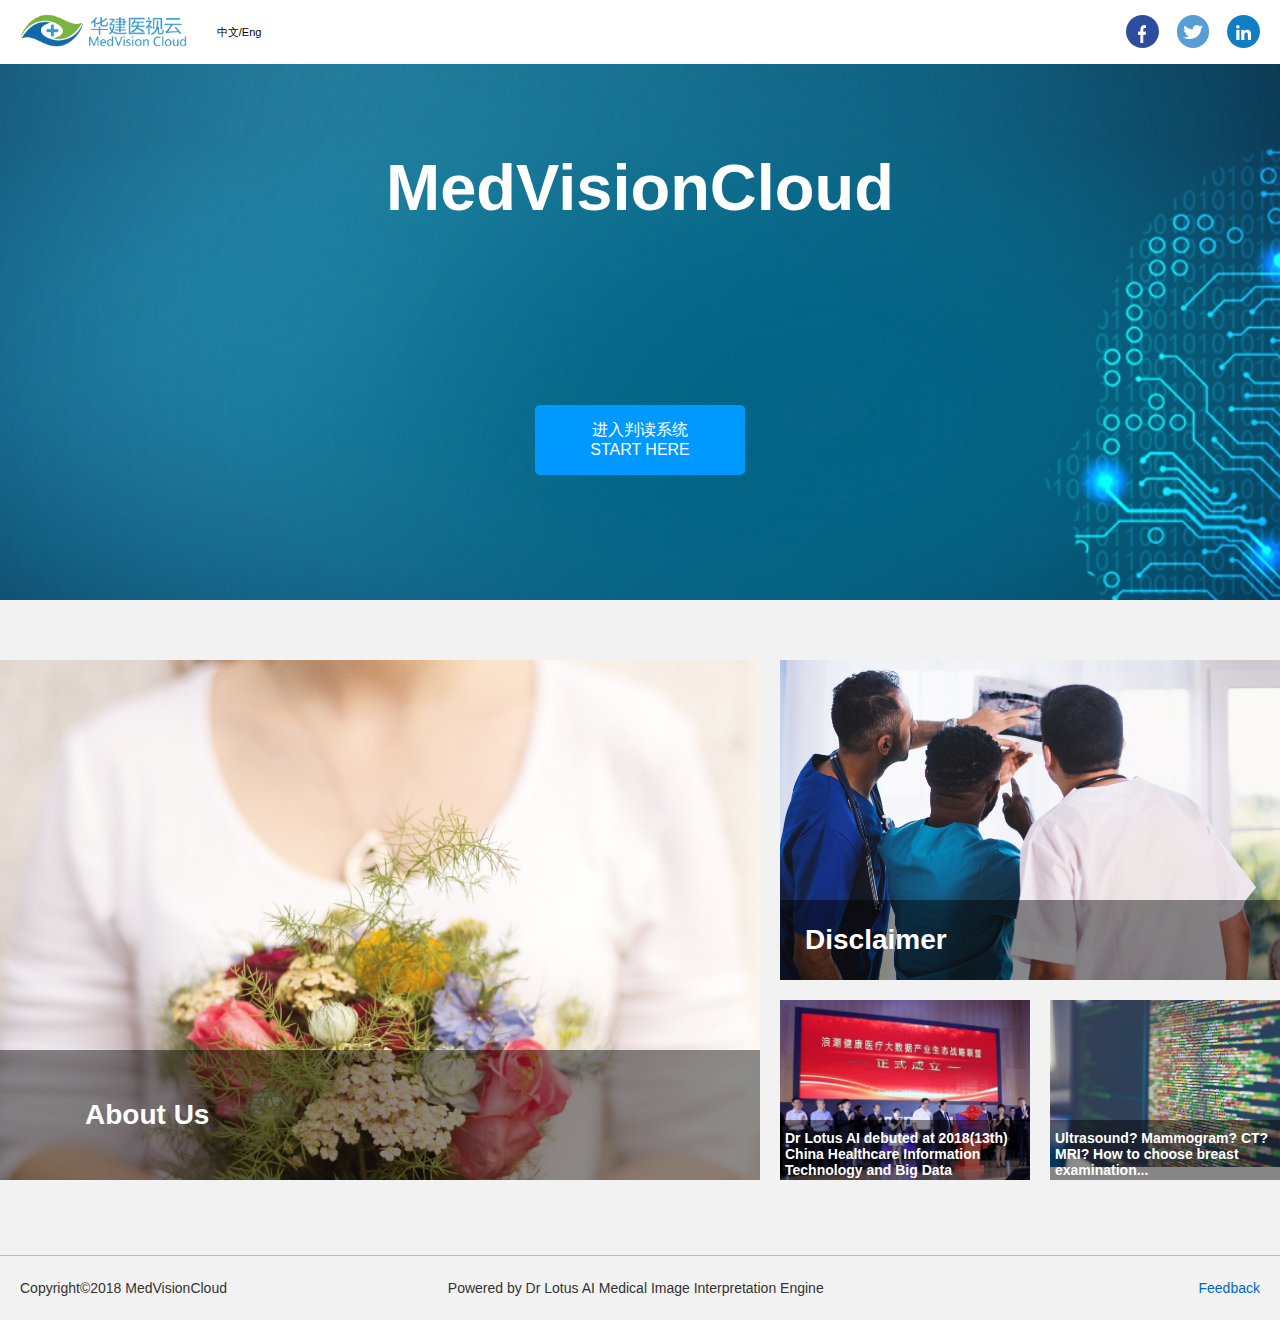
==== indexEn.html @ 8c5a2087 "完成热力图功能，完善代码" ====
<!DOCTYPE html>
<html>

<head>
    <meta charset="utf-8">
    <title>Medvision Cloud</title>
    <link rel="stylesheet" type="text/css" href="./css/contactStyle.css">
    <style type="text/css">
    * {
        margin: 0;
        padding: 0;
    }

    body {
        width:100%;
        height:100%;
        font-family: 'Arial Negreta', 'Arial';
        font-size: 14px;
        background: #f2f2f2;
    }

    .head {
        height: 64px;
        width: 100%;
        background: #FFFFFF;
        position: fixed;
        z-index: 10;
        top: 0;
    }

    .headtop {
        width: 100%;
        height: 100%;
        margin: 0 auto;
        display:flex;
        justify-content: space-between;
    }

    .med {
        display: inline-block;
        float: left;
    }

    .lang {
        float: left;
        color: #000000;
        text-decoration: none;
        margin-left: 30px;
        font-size: 11px;
        display: inline-block;
        line-height: 64px;
    }
    .lang:hover{
        text-decoration: underline;
        color: rgba(0, 102, 204, 1);
    }
    .bdsharebuttonbox {
        width: 150px;
        display:flex;
        justify-content: space-between;
    }
    #share {
        margin-right:12px;
        height: 64px;
        display: inline-block;
    }
    #share a{
        width: 32.8px;
        height: 32.8px;
        border-radius: 32.8px;
        display: inline-block;
        margin-left: 8px;
        margin-right:8px;
        margin-top: 15px;
    }
    #share a.bds_weixin{
        display:flex;
        justify-content: center;
        background: rgb(0,0,0,0);
    }
    #share img {
        margin: 0 auto;
        margin-top: 10px;
        display: block;
    }

    #share a.share1{
        background-color: #2dc100;
    }
    #share a.share1 img{
        height:14px;
        width:20px;
    }
    #share a.share2 {
        background: #eb192d;
    }

    #share a.share3 {
        background: #2f4d9e;
    }

    #share a.share4 {
        background: #569ed5;
    }

    #share a.share5 {
        background: #117dc2;
    }

    #share a.bds_more {
        display: none;
    }


    .medmain {
        width: 100%;
        margin-left: auto;
        margin-right: auto;
        margin-bottom: 74px;
        display:flex;
        flex-direction:column;
    }

    .banner {
        position:relative;
        height: 600px;
    }
    #banner{
        position:absolute;
        top:0px;
        width:100%;
        height:600px;
        margin:0;
        background: url(img/bg.jpg) no-repeat;
        background-position: center top;
        background-size: auto 140%;

    }


    .banner img {
        display: block;
        width: 100%;
    }

    .banner1 {
        display: inline-block;
        width: 329px;
        opacity: 0.75;
        float: left;
        margin-top: 188px;
    }

    .banner2 {
        color: #FFFFFF;
        overflow: hidden;
        text-align: center;
        margin: 150px auto;
        margin-bottom: 0px;
        overflow: hidden;
    }

    .medlang {
        height: 150px;
        overflow: hidden;
    }

    .langdiv {
        -webkit-animation: scrollText 15s cubic-bezier(0.645, 0.045, 0.355, 1) infinite;
        animation: scrollText 15s cubic-bezier(0.645, 0.045, 0.355, 1) infinite
    }

    .langtext {
        overflow: hidden;
        height: 151px;
        word-break:break-all;
    }

    @-webkit-keyframes scrollText {
        0% {
            -webkit-transform: translateY(0px);
        }
        20% {
            -webkit-transform: translateY(-151px);
        }
        40% {
            -webkit-transform: translateY(-302px);
        }
        60% {
            -webkit-transform: translateY(-453px);
        }
        80% {
            -webkit-transform: translateY(-604px);
        }
        100% {
            -webkit-transform: translateY(-755px);
        }
    }

    @keyframes scrollText {
        0% {
            transform: translateY(0px);
        }
        20% {
            transform: translateY(-151px);
        }
        40% {
            transform: translateY(-302px);
        }
        60% {
            transform: translateY(-453px);
        }
        80% {
            transform: translateY(-604px);
        }
        100% {
            transform: translateY(-755px);
        }
    }


    .med1 {
        font-size: 65px;
        text-align:center;
        font-weight: 700;
        margin-bottom: 30px;

    }

    .med2 {
        font-size: 24px;
        margin-bottom: 30px;
    }

    .med3 {
        font-size: 18px;
        margin-bottom: 70px;
    }

    .med4 {
        width: 210px;
        height: 70px;
        margin: 0 auto;
        font-size: 16px;
        color: #FFFFFF;
        text-align: center;
    }

    .starthere {
        background-color: rgba(0, 153, 255, 1);
        border-radius: 5px;
        height: 70px;
        overflow: hidden;
        display: block;
    }

    .starthere p {
        padding-top: 15px;
    }

    .langselect {
        overflow: hidden;
        display: none;
    }

    .langselect .china {
        display: inline-block;
        text-decoration: none;
        width: 105px;
        height: 70px;
        line-height: 70px;
        background-color: rgba(0, 102, 204, 1);
        border: none;
        border-radius: 5px;
        border-top-right-radius: 0px;
        border-bottom-right-radius: 0px;
        -moz-box-shadow: 0px 0px 5px rgba(0, 0, 0, 0.349019607843137);
        -webkit-box-shadow: 0px 0px 5px rgba(0, 0, 0, 0.349019607843137);
        box-shadow: 0px 0px 5px rgba(0, 0, 0, 0.349019607843137);
        color: #0066CC;
    }

    .langselect .english {
        text-decoration: none;
        display: inline-block;
        width: 105px;
        height: 70px;
        line-height: 70px;
        background-color: rgba(0, 102, 204, 1);
        border: none;
        border-radius: 5px;
        border-top-left-radius: 0px;
        border-bottom-left-radius: 0px;
        -moz-box-shadow: 0px 0px 5px rgba(0, 0, 0, 0.349019607843137);
        -webkit-box-shadow: 0px 0px 5px rgba(0, 0, 0, 0.349019607843137);
        box-shadow: 0px 0px 5px rgba(0, 0, 0, 0.349019607843137);
        color: #0066CC;
    }


    .banner3 {
        display: inline-block;
        width: 637px;
        margin: auto;
        float: right;
    }

    .main {
        margin: 0 auto;
        margin-top: 60px;
        color: #FFFFFF;
        width: 1300px;
        overflow: hidden;
    }

    .main img {
        display: block;
        width: 100%;
    }

    .main1 {
        width: 760px;
        height: 520px;
        position: relative;
        float: left;
    }

    .main1info {
        position: absolute;
        width: 760px;
        height: 130px;
        line-height: 130px;
        background-color: rgba(0, 0, 0, 0.447058823529412);
        bottom: 0px;
    }

    .main1info span {
        display: block;
        margin-left: 85px;
        font-weight: 700;
        font-size: 28px;
    }

    .main1back {
        top: 0px;
        background-color: rgba(0, 0, 0, 0.447058823529412);
        position: absolute;
        padding-right:50px;
        width: 710px;
        height: 520px;
        display: none;
    }

    .main1back p {
        margin-left: 88px;
    }

    .about1 {
        font-size: 28px;
        font-weight: 700;
        margin-top: 135px;
    }

    .about2 {
        font-size: 20px;
        margin-top: 25px;
    }

    .about3 {
        margin-top: 20px;
    }

    .about4 {
        margin-top: 20px;
    }

    .main2 {
        float: left;
        margin-left: 20px;
    }

    .main21 {
        width: 520px;
        height: 320px;
        overflow: hidden;
        position: relative;
    }

    .main21info {
        width: 520px;
        height: 80px;
        line-height: 80px;
        position: absolute;
        background-color: rgba(0, 0, 0, 0.447058823529412);
        bottom: 0px;
    }

    .main21info span {
        display: block;
        margin-left: 25px;
        font-size: 28px;
        font-weight: 700;
    }

    .main21back {
        top: 0px;
        background-color: rgba(0, 0, 0, 0.447058823529412);
        position: absolute;
        width: 520px;
        height: 320px;
        font-size: 12px;
        display: none;
    }

    .main21back p {
        margin-left: 25px;
        width: 465px;
    }

    .state1 {
        margin-top: 40px;
        font-size: 28px;
        font-weight: 700;
    }

    .state2 {
        margin-top: 10px;
    }

    .state3 {
        margin-top: 10px;
    }

    .main22 {
        margin-top: 20px;
        overflow: hidden;
    }

    .main221 {
        width: 250px;
        height: 180px;
        float: left;
        position: relative;
    }

    .main221info {
        width: 250px;
        height: 60px;
        position: absolute;
        background-color: rgba(0, 0, 0, 0.447058823529412);
        bottom: 0px;
        margin-top: 10px;
    }

    .main221info span {
        display: block;
        margin-top: 10px;
        margin-left: 5px;
        font-weight: 700;
    }

    .main221back {
        top: 0px;
        background-color: rgba(0, 0, 0, 0.447058823529412);
        position: absolute;
        width: 250px;
        height: 180px;
        line-height: 180px;
        font-size: 16px;
        display: none;
    }

    .main221back a {
        display: block;
        text-align: center;
        text-decoration: none;
        color: #FFFFFF;
    }

    .main222 {
        width: 250px;
        height: 180px;
        margin-left: 20px;
        float: left;
        position: relative;
    }

    .main222info {
        width: 250px;
        height: 60px;
        position: absolute;
        background-color: rgba(0, 0, 0, 0.447058823529412);
        bottom: 0px;
    }

    .main222info span {
        display: block;
        margin-left: 5px;
        margin-top: 10px;
        font-weight: 700;
    }

    .main222back {
        top: 0px;
        background-color: rgba(0, 0, 0, 0.447058823529412);
        position: absolute;
        width: 250px;
        height: 180px;
        line-height: 180px;
        font-size: 16px;
        display: none;
    }

    .main222back a {
        display: block;
        color: #FFFFFF;
        text-decoration: none;
        text-align: center;
    }

    .foot {
        margin-top:75px;
        font-size: 14px;
        font-weight: 400;
        color: #333333;
        overflow: hidden;
        width: 100%;
        background: #f2f2f2;
        border-top: 1.5px solid #BBB;
        line-height: 64px;
    }

    .footline {
        width:100%;
        display:flex;
        justify-content: space-between;
        margin: 0 auto;
    }

    .foot .banquan {
        display: inline-block;
        margin-left: 20px;
    }

    .foot .fonttext {
        margin-right:154px;

    }

    .foot .message {
        margin-right:20px;
        cursor: pointer;
        color: rgba(0, 102, 204, 1);
    }
    .feedback{
        z-index:3;
        position:fixed;
    }
    .shadow{
        width:100%;
        height:1500px;
        position:absolute;
        top:0;
        left:0;
        background:rgba(0,0,0,0.5);
        display:none;
        z-index:2;
    }
    .message:hover{
        text-decoration:underline;
    }
    .rw-words div{
    	position: absolute;
        left:0;
        opacity: 0;
    	overflow: hidden;
    	width: 100%;
    }

    .rw-words-1 div{
    	animation: rotateWordsFirst 18s linear infinite 0s;
    }
    .rw-words div:nth-child(2) {
    	animation-delay: 3s;
    }
    .rw-words div:nth-child(3) {
    	animation-delay: 6s;
    }
    .rw-words div:nth-child(4) {
    	animation-delay: 9s;
    }
    .rw-words div:nth-child(5) {
    	animation-delay: 12s;
    }
    .rw-words div:nth-child(6) {
    	animation-delay: 15s;
    }
    @keyframes rotateWordsFirst {
        0% { opacity: 0; }
        2% { opacity: 0; -webkit-transform: translateY(-30px); transform: translateY(-30px); }
    	5% { opacity: 1; -webkit-transform: translateY(0px); transform: translateY(0px);}
        17% { opacity: 1; -webkit-transform: translateY(0px); transform: translateY(0px); }
    	20% { opacity: 0; -webkit-transform: translateY(30px); transform: translateY(30px); }
    	80% { opacity: 0; }
        100% { opacity: 0; }
    }
    .headerLogo{
        height:100%;
        display:flex;
        align-items:center;
    }
    .wechatShare{
        border: 1px solid rgb(216, 216, 216);
        position:absolute;
        top: 80px;
        right: 95px;
        width:240px;
        height: 275px;
        display:flex;
        padding: 10px;
        flex-direction: column;
        background:#FFF;
        align-items:center;
        z-index:4;
        display:none;
    }
    .wechatShare .popup_head{
        font-weight:700;
        font-size:12px;
        width:240px;
        height:16px;
    }
    .wechatShare .popup_foot{
        margin-top:5px;
        width:240px;
        height:44px;
        font-size:12px;
        color: rgb(102,102,102);

    }
    </style>
</head>

<body>
    <div class="head">
        <div class="headtop">
            <div class="headerLogo">
                <a href="indexEn.html"><img title="return to Homepage" style='height:32.8px; width:166.8px; margin-left:20px; ' src="img/logo.png"></a>
                <a title="切换到中文" href="index.html" class="lang">中文/Eng</a>
            </div>
            <div id="share">
                <div class="bdsharebuttonbox" >
                    <a target="_blank" href="https://www.facebook.com/sharer/sharer.php?u=http%3A//medvisioncloud.com" class="share3" ><img src="img/share3.png"></a>
                    <a target="_blank" href="https://twitter.com/home?status=http%3A//medvisioncloud.com" class="share4" ><img src="img/share4.png"></a>
                    <a target="_blank" href="https://www.linkedin.com/shareArticle?mini=true&url=http%3A//medvisioncloud.com&title=Medvision%20Cloud&summary=&source=" class="share5"> <img src="img/share5.png"></a>
                </div>
            </div>
        </div>
    </div>
    <div class="medmain">
        <div class="banner">
            <div id="banner">
            <div class="banner2">
                <p class="med1">MedVisionCloud</p>
                <div class="medlang">
                    <div class="rw-words rw-words-1">
                        <div class="eng langtext">
                            <p class="med2">Advancing Women's Healthcare with AI</p>
                            <p class="med3">Free Online Mammograms Interpretation using AI Suggestions for reference only</p>
                        </div>
                        <div class="langtext">
                            <p class="med2">女性健康医视云 —— 用AI，爱自己</p>
                            <p class="med3">免费的在线乳腺影像判读AI 由人工智能提供参考意见</p>
                        </div>
                        <div class="fren langtext">
                            <p class="med2">Faire progresser la santé des femmes avec l'IA</p>
                            <p class="med3">Interprétation gratuite de mammogrammes en ligne en utilisant des suggestions d'IA pour la référence seulement</p>
                        </div>
                        <div class="spanish langtext">
                            <p class="med2">Avanzando en la salud de la mujer con IA</p>
                            <p class="med3">Interpretación gratuita de mamografías en línea usando sugerencias de IA solo como referencia</p>
                        </div>
                        <div class="Russian langtext">
                            <p class="med2">Продвижение женского здравоохранения с помощью ИИ</p>
                            <p class="med3">Бесплатные онлайн-маммограммы Интерпретация с использованием предложений AI для справки</p>
                        </div>
                        <div class="Arabic langtext">
                            <p class="med2">تعزيز الرعاية الصحية للمرأة مع منظمة العفو الدولية</p>
                            <p class="med3">تفسير الماموغرافيا على الانترنت مجانا باستخدام الاقتراحات الذكاء الاصطناعي للإشارة فقط</p>
                        </div>
            		</div>
                    </div>
                </div>
                <div class="med4">
                    <div class="starthere">
                        <p>进入判读系统</p>
                        <span>START HERE</span>
                    </div>
                    <div class="langselect">
                        <a class="china" href="inter.html">中文</a><a class="english" href="interEn.html">英文</a>
                    </div>
                </div>
            </div>
        </div>
        <div class="main ">
            <div class="main1 ">
                <img src="img/u25.jpg ">
                <div class="main1info ">
                    <span>About Us</span>
                </div>
                <div class="main1back ">
                    <p class="about1 ">About Us</p>
                    <p class="about2 ">MedVisionCloud——Advancing Women's Healthcare with AI</p>
                    <p class="about3 ">Women's health can be regarded as the foundation of the development of human society. MedVisionCloud is dedicated to the deep integration of artificial intelligence and the medical industry, using cutting-edge artificial intelligence technology to focus on women's healthcare, and aims to provide free breast-cancer-related AI-assisted medical image interpretation services for everyone.</p>
                    <p class="about4 ">MedVisionCloud is powered by Dr Lotus AI - the medical imaging artificial intelligence interpretation engine to help users find suspicious lesions and analyze the risk of malignancy. It provides valuable suggestions for self-test of breast cancer in women.</p>
                </div>
            </div>
            <div class="main2 ">
                <div class="main21 ">
                    <img src="img/u16.jpg ">
                    <div class="main21info ">
                        <span>Disclaimer</span>
                    </div>
                    <div class="main21back ">
                        <p class="state1 ">Disclaimer</p>
                        <p class="state2 ">MedVisionCloud is designed to provide a free cloud platform for AI-assisted medical image interpretation for everyone. Please read the following conditions/statement:</p>
                        <p class="state3 ">1. Users can voluntarily choose whether to use this platform for medical image interpretation.</p>
                        <p>2. To provide the interpretation results, we must process the image data uploaded by users. Without users' permission, the platform has no right and will not disclose any user data to any party.</p>
                        <p>3. The results provided by this platform are supposed to be only used as a reference rather than diagnosis for the users. There may be errors in the interpretation results due to any reason.  Please see a professional doctor for diagnosis reports.</p>
                        <p>4. The technical provider of this platform belongs to non-medical institutions. The interpretation results cannot be used as a basis for hospital visits.</p>
                        <p>5. All medical treatments should be carried out under the guidance of doctors, and all consequences will be irrelevant to this platform.</p>
                        <p>6. This platform reserves all rights not expressly granted to you.</p>
                    </div>
                </div>
                <div class="main22 ">
                    <div class="main221 ">
                        <img src="img/u17.jpg ">
                        <div class="main221info ">
                            <span>Dr Lotus AI debuted at 2018(13th) China Healthcare Information Technology and Big Data</span>
                        </div>
                        <div class="main221back ">
                            <a href="http://huajiantech.com/new.html " target="_blank ">Read more...</a>
                        </div>
                    </div>
                    <div class="main222 ">
                        <img src="img/u18.jpg ">
                        <div class="main222info ">
                            <span>Ultrasound? Mammogram? CT? MRI? How to choose breast examination...</span>
                        </div>
                        <div class="main222back ">
                            <a href="https://mp.weixin.qq.com/s/qQNyLgV46LgN0UGOeyyk8A" target="_blank">Read more...</a>
                        </div>
                    </div>
                </div>
            </div>
        </div>
    </div>
    <div class="foot">
        <div class="footline">
            <span class="banquan">Copyright©2018 MedVisionCloud</span><span class="fonttext">Powered by Dr Lotus AI Medical Image Interpretation Engine</span><span id="feedbackButton" class="message">Feedback</span></div>
    </div>
    <div class="shadow">
    </div>
    <div class="feedback">
        <div class="container">
            <div class="feedbackHeader">
                <h3>Tell Us What You Think</h3>
            </div>
                <div class="contactContainer">
                <form id="contact" method="POST">
                    <div class="name">
                        <fieldset class="first">
                            <input placeholder="Last Name" id="name1" type="text" tabindex="1" required maxlength="20">
                        </fieldset>
                        <fieldset class="last">
                            <input placeholder="First Name" id="name2" type="text" tabindex="2" required maxlength="20">
                        </fieldset>
                    </div>
                    <fieldset>
                        <input placeholder="Email" id="email" type="email" tabindex="3" required maxlength="30">
                    </fieldset>
                    <fieldset>
                        <input placeholder="Phone Number (optional)" id="phone" type="tel" tabindex="4" maxlength="15">
                    </fieldset>
                    <fieldset>
                        <input placeholder="Title" id="title" type="text" tabindex="5" required maxlength="40">
                    </fieldset>
                    <fieldset>
                        <textarea placeholder="Leave a message..." id="content" tabindex="6" required maxlength="500"></textarea>
                    </fieldset>
                    <fieldset class="buttons">
                        <p id="messageSent" style="padding:10px;display:none"><b>Success!</b></p>
                        <div name="cancelButton" id="contact-cancel" onclick="{cancelForm()}">Cancel</div>
                        <button name="submitButton" type="submit" id="contact-submit">Submit</button>
                    </fieldset>
              </form>
          </div>
        </div>
    </div>
    <script type="text/javascript" src="js/feedbackEn.js"></script>
    <script type="text/javascript" src="js/jquery.js"></script>
    <script type="text/javascript">
    function sendContactForm(){
        setTimeout('$("#messageSent").show()', 500);
        setTimeout('$(".feedback").slideUp("slow")', 1500);
        setTimeout('$(".shadow").hide();', 2000);
    }
    $(function() {
        $('#wechat').mouseover(function(){
            $(".wechatShare").css('display', 'flex');
        })
        $('#wechat').mouseout(function(){
            $(".wechatShare").hide();
        })
        $('#contact').submit(function () {
         sendContactForm();
         //$("#contact").reset();
         return false;
        });
        $(".shadow").click(function(){
            $(".feedback").hide();
            $(".shadow").hide();
        })
        $("#feedbackButton ").click(function(){
            cancelForm();
            $(".shadow").show();
            $(".feedback ").show();
        })
        $(".main1").mouseover(function() {
            $(".main1info ").hide();
            $(".main1back ").show();
        });
        $(".main1").mouseout(function() {
            $(".main1back ").hide();
            $(".main1info ").show();
        });
        $(".main21").mouseover(function() {
            $(".main21info ").hide();
            $(".main21back ").show();
        });
        $(".main21").mouseout(function() {
            $(".main21back").hide();
            $(".main21info").show();
        });
        $(".main221").mouseover(function() {
            $(".main221info").hide();
            $(".main221back").show();
        });
        $(".main221").mouseout(function() {
            $(".main221back").hide();
            $(".main221info").show();
        });
        $(".main222").mouseover(function() {
            $(".main222info").hide();
            $(".main222back").show();
        });
        $(".main222").mouseout(function() {
            $(".main222back").hide();
            $(".main222info").show();
        });
        $(".med4").mouseover(function(eval) {
            $(".starthere").hide();
            $(".langselect").show();
        });
        $(".med4").mouseout(function(eval) {
            $(".langselect").hide();
            $(".starthere").show();
        });
        $(".china").mouseover(function() {
            $(".china").css("color", "#FFFFFF");
            $(".china").css("background", "rgba(0, 102, 204, 1)");
            $(".english ").css("color", "#0066CC");
            $(".english").css("background", "#FFFFFF");
        });
        $(".english").mouseover(function() {
            $(".english ").css("color", "#FFFFFF");
            $(".english").css("background", "rgba(0, 102, 204, 1)");
            $(".china ").css("color", "#0066CC");
            $(".china").css("background", "#FFFFFF");
        });
    })
    </script>
</body>

</html>
---- css/contactStyle.css ----
@import url(https://fonts.googleapis.com/css?family=Roboto:400,300,600,400italic);
.feedback {
    display:none;
    position:fixed;
    bottom:0;
    right:25px;
    margin: 0;
    padding: 0;
    box-sizing: border-box;
    -webkit-box-sizing: border-box;
    -moz-box-sizing: border-box;
    -webkit-font-smoothing: antialiased;
    -moz-font-smoothing: antialiased;
    -o-font-smoothing: antialiased;
    font-smoothing: antialiased;
    text-rendering: optimizeLegibility;
}

.feedback body {
  font-family: "Roboto", Helvetica, Arial, sans-serif;
  font-weight: 100;
  font-size: 12px;
  line-height: 30px;
  color: #777;
  background: #4CAF50;
}

.container {
  max-width: 500px;
  width: 100%;
  margin: 25px 0;
  position: relative;
}

#contact input[type="text"],
#contact input[type="email"],
#contact input[type="tel"],
#contact input[type="url"],
#contact textarea,
#contact button {
    font: 400 12px/16px "Roboto", Helvetica, Arial, sans-serif;
}
.feedbackHeader{
    background-color:#4885ed;
    width:100%;
    height:70px;
    display: flex;
    justify-content:center;
    align-items:center;
}

.feedbackHeader h3{
    color:white;
    font-size: 30px;
    font-weight: 300;
}
.contactContainer{
  background: #F9F9F9;
  width:100%;
  box-shadow: 0 0 20px 0 rgba(0, 0, 0, 0.2), 0 5px 5px 0 rgba(0, 0, 0, 0.24);
  display:flex;
  justify-content:center;
}
#contact {
    margin:25px;
    width:100%;
}


fieldset {
  border: medium none !important;
  margin: 0 0 10px;
  padding: 0;
}
.name{
    width:100%;
    display:flex;
    justify-content:space-between;
}
.first{
    width:46%;
}
.last{
    width:46%;
}
#contact #name1,
#contact #name2{
    padding:10px;
    width:89.5%;
    border: 1px solid #ccc;
    background: #FFF;
    margin: 0 0 5px;
}

#contact input[type="text"],
#contact input[type="email"],
#contact input[type="tel"],
#contact input[type="url"],
#contact textarea {
  width: 95%;
  border: 1px solid #ccc;
  background: #FFF;
  margin: 0 0 5px;
  padding: 10px;
}

#contact input[type="text"]:hover,
#contact input[type="email"]:hover,
#contact input[type="tel"]:hover,
#contact input[type="url"]:hover,
#contact textarea:hover {
  -webkit-transition: border-color 0.3s ease-in-out;
  -moz-transition: border-color 0.3s ease-in-out;
  transition: border-color 0.3s ease-in-out;
  border: 1px solid #aaa;
}

#contact textarea {
  height: 100px;
  max-width: 100%;
  resize: none;
}
.buttons{
    display:flex;
    justify-content: flex-end;
}
#contact button{
  cursor: pointer;
  width: 30%;
  border: none;
  border-radius:5px;
  background: #4885ed;
  color: #FFF;
  margin: 0 0 5px;
  margin-right:5px;
  padding: 10px;
  font-size: 15px;
}
#contact #contact-cancel{
    cursor: pointer;
    width: 30%;
    border: none;
    border-radius:5px;
    margin: 0 0 5px;
    margin-right:5px;
    padding: 10px;
    font-size: 15px;
    text-align:center;
    background:#F9F9F9;
    color:#000;
}
#contact button:hover {
  background: #325DA5;
  -webkit-transition: background 0.3s ease-in-out;
  -moz-transition: background 0.3s ease-in-out;
  transition: background-color 0.3s ease-in-out;
}
#contact #contact-cancel:hover{
    background:#999;
}

#contact button:active {
  box-shadow: inset 0 1px 3px rgba(0, 0, 0, 0.5);
}

.copyright {
  text-align: center;
}

#contact input:focus,
#contact textarea:focus {
  outline: 0;
  border: 1px solid #aaa;
}

::-webkit-input-placeholder {
  color: #888;
}

:-moz-placeholder {
  color: #888;
}

::-moz-placeholder {
  color: #888;
}

:-ms-input-placeholder {
  color: #888;
}
:invalid {
  box-shadow: none;
}
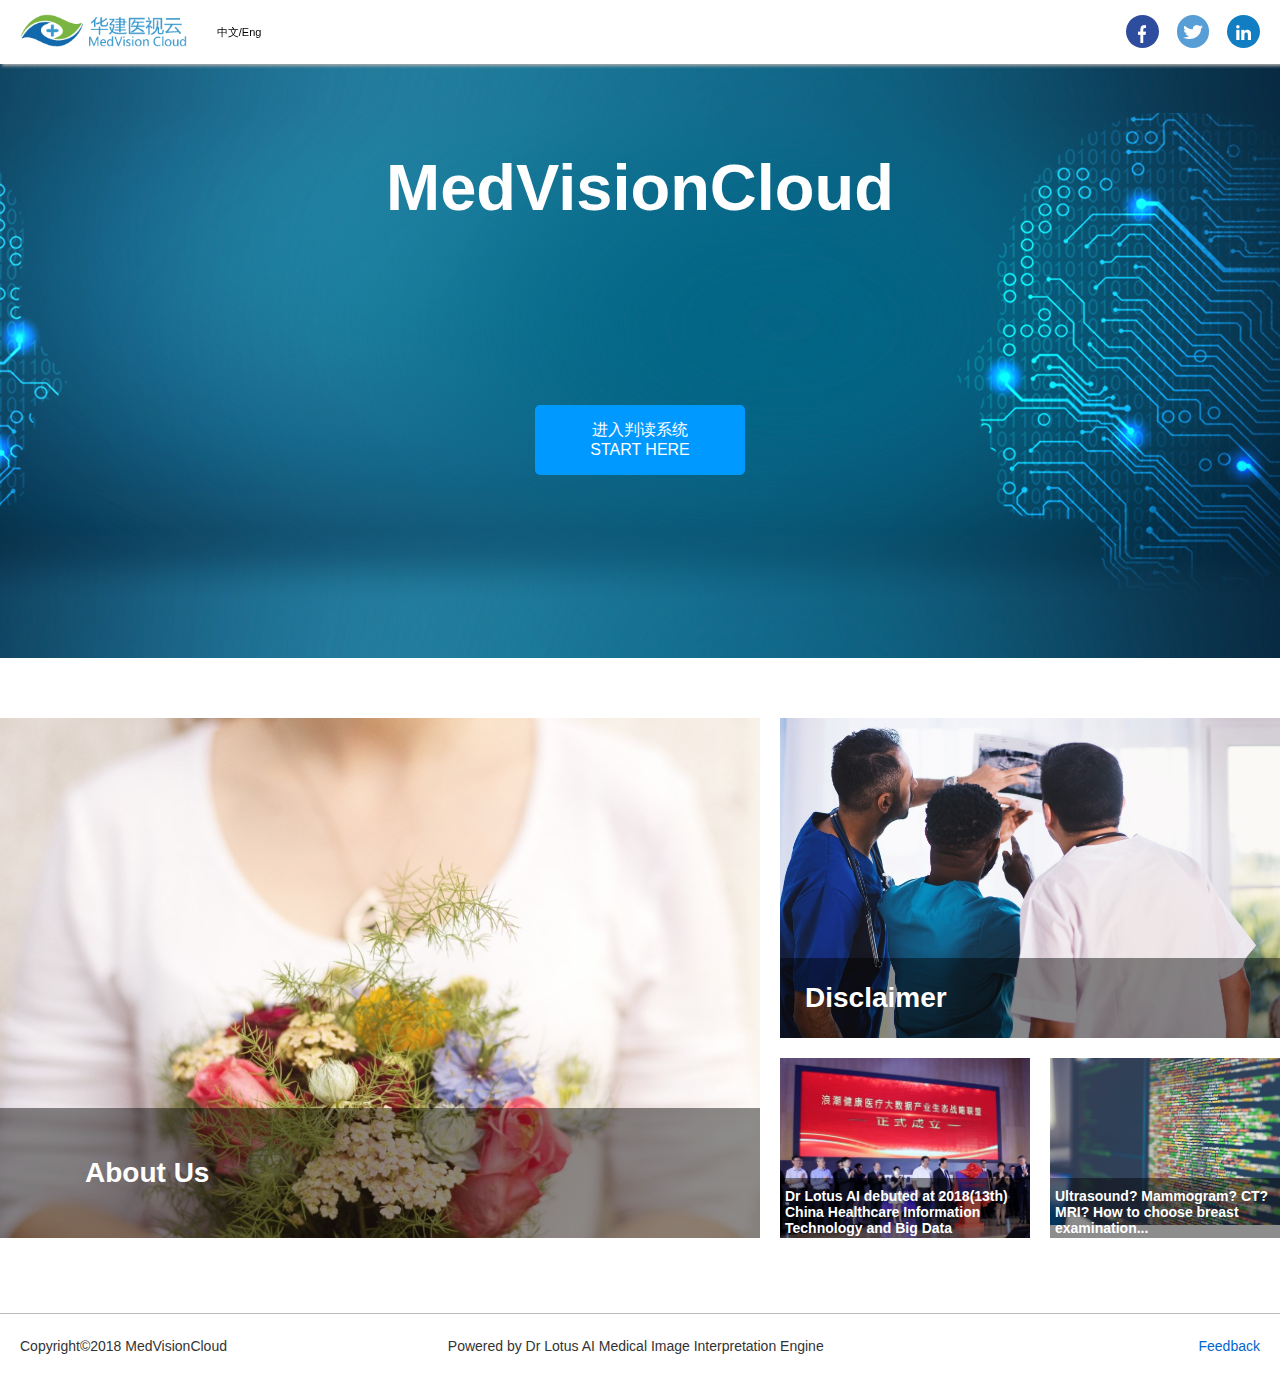
==== commit fa73f4f0: "finalized front page, finished english inter.html translation" ====
--- a/indexEn.html
+++ b/indexEn.html
@@ -14,18 +14,21 @@
     body {
         width:100%;
         height:100%;
+        min-width:875px;
         font-family: 'Arial Negreta', 'Arial';
         font-size: 14px;
-        background: #f2f2f2;
+        background: #fff;
     }
 
     .head {
         height: 64px;
         width: 100%;
+        min-width:875px;
         background: #FFFFFF;
         position: fixed;
         z-index: 10;
         top: 0;
+        box-shadow: 2px 2px 3px #AAAAAA;
     }
 
     .headtop {
@@ -123,17 +126,17 @@
 
     .banner {
         position:relative;
-        height: 600px;
+        height: 658px;
     }
     #banner{
         position:absolute;
         top:0px;
         width:100%;
-        height:600px;
+        height:658px;
         margin:0;
         background: url(img/bg.jpg) no-repeat;
         background-position: center top;
-        background-size: auto 140%;
+        background-size: auto 100%;
 
     }
 
@@ -525,7 +528,7 @@
         color: #333333;
         overflow: hidden;
         width: 100%;
-        background: #f2f2f2;
+        background: #fff;
         border-top: 1.5px solid #BBB;
         line-height: 64px;
     }
@@ -697,7 +700,7 @@
                         <span>START HERE</span>
                     </div>
                     <div class="langselect">
-                        <a class="china" href="inter.html">中文</a><a class="english" href="interEn.html">英文</a>
+                        <a class="china" href="inter.html">中文</a><a class="english" href="interEn.html">English</a>
                     </div>
                 </div>
             </div>
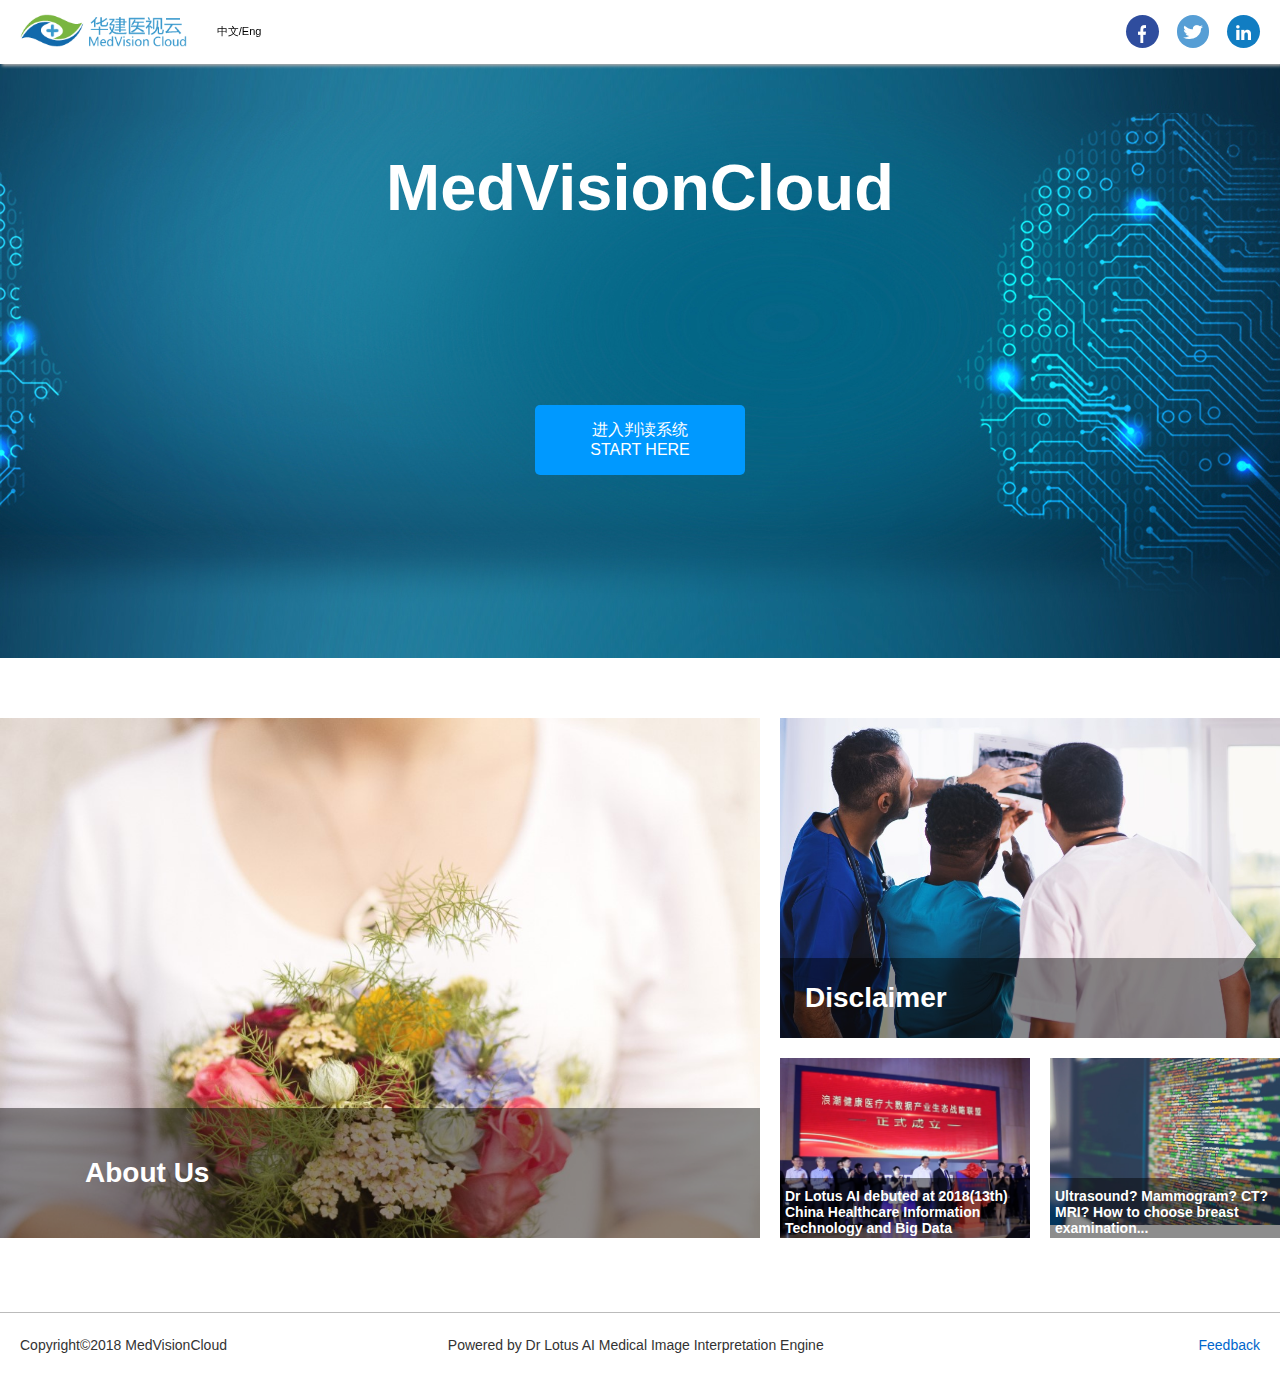
==== commit 3de1d095: "Combined commonalities between css styles into stylesheets" ====
--- a/indexEn.html
+++ b/indexEn.html
@@ -5,6 +5,9 @@
     <meta charset="utf-8">
     <title>Medvision Cloud</title>
     <link rel="stylesheet" type="text/css" href="./css/contactStyle.css">
+    <link rel="stylesheet" type="text/css" href="./css/headerStyle.css">
+    <link rel="stylesheet" type="text/css" href="./css/shareStyle.css">
+    <link rel="stylesheet" type="text/css" href="./css/footerStyle.css">
     <style type="text/css">
     * {
         margin: 0;
@@ -17,103 +20,8 @@
         min-width:875px;
         font-family: 'Arial Negreta', 'Arial';
         font-size: 14px;
-        background: #fff;
-    }
-
-    .head {
-        height: 64px;
-        width: 100%;
-        min-width:875px;
-        background: #FFFFFF;
-        position: fixed;
-        z-index: 10;
-        top: 0;
-        box-shadow: 2px 2px 3px #AAAAAA;
-    }
-
-    .headtop {
-        width: 100%;
-        height: 100%;
-        margin: 0 auto;
-        display:flex;
-        justify-content: space-between;
-    }
-
-    .med {
-        display: inline-block;
-        float: left;
-    }
-
-    .lang {
-        float: left;
-        color: #000000;
-        text-decoration: none;
-        margin-left: 30px;
-        font-size: 11px;
-        display: inline-block;
-        line-height: 64px;
-    }
-    .lang:hover{
-        text-decoration: underline;
-        color: rgba(0, 102, 204, 1);
-    }
-    .bdsharebuttonbox {
-        width: 150px;
-        display:flex;
-        justify-content: space-between;
-    }
-    #share {
-        margin-right:12px;
-        height: 64px;
-        display: inline-block;
-    }
-    #share a{
-        width: 32.8px;
-        height: 32.8px;
-        border-radius: 32.8px;
-        display: inline-block;
-        margin-left: 8px;
-        margin-right:8px;
-        margin-top: 15px;
-    }
-    #share a.bds_weixin{
-        display:flex;
-        justify-content: center;
-        background: rgb(0,0,0,0);
-    }
-    #share img {
-        margin: 0 auto;
-        margin-top: 10px;
-        display: block;
-    }
-
-    #share a.share1{
-        background-color: #2dc100;
-    }
-    #share a.share1 img{
-        height:14px;
-        width:20px;
-    }
-    #share a.share2 {
-        background: #eb192d;
-    }
-
-    #share a.share3 {
-        background: #2f4d9e;
-    }
-
-    #share a.share4 {
-        background: #569ed5;
-    }
-
-    #share a.share5 {
-        background: #117dc2;
-    }
-
-    #share a.bds_more {
-        display: none;
-    }
-
+        background: #ffffff;
+    }
 
     .medmain {
         width: 100%;
@@ -166,59 +74,6 @@
     .medlang {
         height: 150px;
         overflow: hidden;
-    }
-
-    .langdiv {
-        -webkit-animation: scrollText 15s cubic-bezier(0.645, 0.045, 0.355, 1) infinite;
-        animation: scrollText 15s cubic-bezier(0.645, 0.045, 0.355, 1) infinite
-    }
-
-    .langtext {
-        overflow: hidden;
-        height: 151px;
-        word-break:break-all;
-    }
-
-    @-webkit-keyframes scrollText {
-        0% {
-            -webkit-transform: translateY(0px);
-        }
-        20% {
-            -webkit-transform: translateY(-151px);
-        }
-        40% {
-            -webkit-transform: translateY(-302px);
-        }
-        60% {
-            -webkit-transform: translateY(-453px);
-        }
-        80% {
-            -webkit-transform: translateY(-604px);
-        }
-        100% {
-            -webkit-transform: translateY(-755px);
-        }
-    }
-
-    @keyframes scrollText {
-        0% {
-            transform: translateY(0px);
-        }
-        20% {
-            transform: translateY(-151px);
-        }
-        40% {
-            transform: translateY(-302px);
-        }
-        60% {
-            transform: translateY(-453px);
-        }
-        80% {
-            transform: translateY(-604px);
-        }
-        100% {
-            transform: translateY(-755px);
-        }
     }
 
 
@@ -520,41 +375,6 @@
         text-decoration: none;
         text-align: center;
     }
-
-    .foot {
-        margin-top:75px;
-        font-size: 14px;
-        font-weight: 400;
-        color: #333333;
-        overflow: hidden;
-        width: 100%;
-        background: #fff;
-        border-top: 1.5px solid #BBB;
-        line-height: 64px;
-    }
-
-    .footline {
-        width:100%;
-        display:flex;
-        justify-content: space-between;
-        margin: 0 auto;
-    }
-
-    .foot .banquan {
-        display: inline-block;
-        margin-left: 20px;
-    }
-
-    .foot .fonttext {
-        margin-right:154px;
-
-    }
-
-    .foot .message {
-        margin-right:20px;
-        cursor: pointer;
-        color: rgba(0, 102, 204, 1);
-    }
     .feedback{
         z-index:3;
         position:fixed;
@@ -607,40 +427,6 @@
     	80% { opacity: 0; }
         100% { opacity: 0; }
     }
-    .headerLogo{
-        height:100%;
-        display:flex;
-        align-items:center;
-    }
-    .wechatShare{
-        border: 1px solid rgb(216, 216, 216);
-        position:absolute;
-        top: 80px;
-        right: 95px;
-        width:240px;
-        height: 275px;
-        display:flex;
-        padding: 10px;
-        flex-direction: column;
-        background:#FFF;
-        align-items:center;
-        z-index:4;
-        display:none;
-    }
-    .wechatShare .popup_head{
-        font-weight:700;
-        font-size:12px;
-        width:240px;
-        height:16px;
-    }
-    .wechatShare .popup_foot{
-        margin-top:5px;
-        width:240px;
-        height:44px;
-        font-size:12px;
-        color: rgb(102,102,102);
-
-    }
     </style>
 </head>
 
@@ -652,7 +438,7 @@
                 <a title="切换到中文" href="index.html" class="lang">中文/Eng</a>
             </div>
             <div id="share">
-                <div class="bdsharebuttonbox" >
+                <div class="bdsharebuttonboxEn" >
                     <a target="_blank" href="https://www.facebook.com/sharer/sharer.php?u=http%3A//medvisioncloud.com" class="share3" ><img src="img/share3.png"></a>
                     <a target="_blank" href="https://twitter.com/home?status=http%3A//medvisioncloud.com" class="share4" ><img src="img/share4.png"></a>
                     <a target="_blank" href="https://www.linkedin.com/shareArticle?mini=true&url=http%3A//medvisioncloud.com&title=Medvision%20Cloud&summary=&source=" class="share5"> <img src="img/share5.png"></a>
--- a/css/headerStyle.css
+++ b/css/headerStyle.css
@@ -0,0 +1,35 @@
+.head {
+    height: 64px;
+    width: 100%;
+    min-width:875px;
+    background: #FFFFFF;
+    position: fixed;
+    z-index: 10;
+    top: 0;
+    box-shadow: 2px 2px 3px #AAAAAA;
+}
+
+.headtop {
+    display:flex;
+    align-items:center;
+    justify-content: space-between;
+    width: 100%;
+    margin: 0 auto;
+}
+.headerLogo{
+    height:32.8px;
+    display:flex;
+    align-items: center;
+}
+
+.lang {
+    color: #000000;
+    text-decoration: none;
+    margin-left: 30px;
+    font-size: 11px;
+    display: inline-block;
+}
+.lang:hover{
+    text-decoration: underline;
+    color: rgba(0, 102, 204, 1);
+}
--- a/css/shareStyle.css
+++ b/css/shareStyle.css
@@ -0,0 +1,87 @@
+.bdsharebuttonboxEn {
+    width: 150px;
+    display:flex;
+    justify-content: space-between;
+}
+
+.bdsharebuttonbox {
+    width: 248px;
+    display:flex;
+    justify-content: space-between;
+}
+#share {
+    margin-right:12px;
+    height: 64px;
+    display: inline-block;
+}
+#share a{
+    width: 32.8px;
+    height: 32.8px;
+    border-radius: 32.8px;
+    display: inline-block;
+    margin-left: 8px;
+    margin-right:8px;
+    margin-top: 15px;
+}
+#share a.bds_weixin{
+    display:flex;
+    justify-content: center;
+    background: rgb(0,0,0,0);
+}
+#share img {
+    margin: 0 auto;
+    margin-top: 10px;
+    display: block;
+}
+
+#share a.share1{
+    background-color: #2dc100;
+}
+#share a.share1 img{
+    height:14px;
+    width:20px;
+}
+#share a.share2 {
+    background: #eb192d;
+}
+
+#share a.share3 {
+    background: #2f4d9e;
+}
+
+#share a.share4 {
+    background: #569ed5;
+}
+
+#share a.share5 {
+    background: #117dc2;
+}
+.wechatShare{
+    border: 1px solid rgb(216, 216, 216);
+    position:absolute;
+    top: 80px;
+    right: 95px;
+    width:240px;
+    height: 275px;
+    display:flex;
+    padding: 10px;
+    flex-direction: column;
+    background:#FFF;
+    align-items:center;
+    z-index:4;
+    display:none;
+}
+.wechatShare .popup_head{
+    font-weight:700;
+    font-size:12px;
+    width:240px;
+    height:16px;
+}
+.wechatShare .popup_foot{
+    margin-top:5px;
+    width:240px;
+    height:44px;
+    font-size:12px;
+    color: rgb(102,102,102);
+
+}
--- a/css/footerStyle.css
+++ b/css/footerStyle.css
@@ -0,0 +1,33 @@
+.foot {
+    font-size: 14px;
+    font-weight: 400;
+    color: #333333;
+    overflow: hidden;
+    width: 100%;
+    background: #fff;
+    border-top: 1.5px solid #BBB;
+    line-height: 64px;
+}
+
+.footline {
+    width:100%;
+    display:flex;
+    justify-content: space-between;
+    margin: 0 auto;
+}
+
+.foot .banquan {
+    display: inline-block;
+    margin-left: 20px;
+}
+
+.foot .fonttext {
+    margin-right:154px;
+
+}
+
+.foot .message {
+    margin-right:20px;
+    cursor: pointer;
+    color: rgba(0, 102, 204, 1);
+}
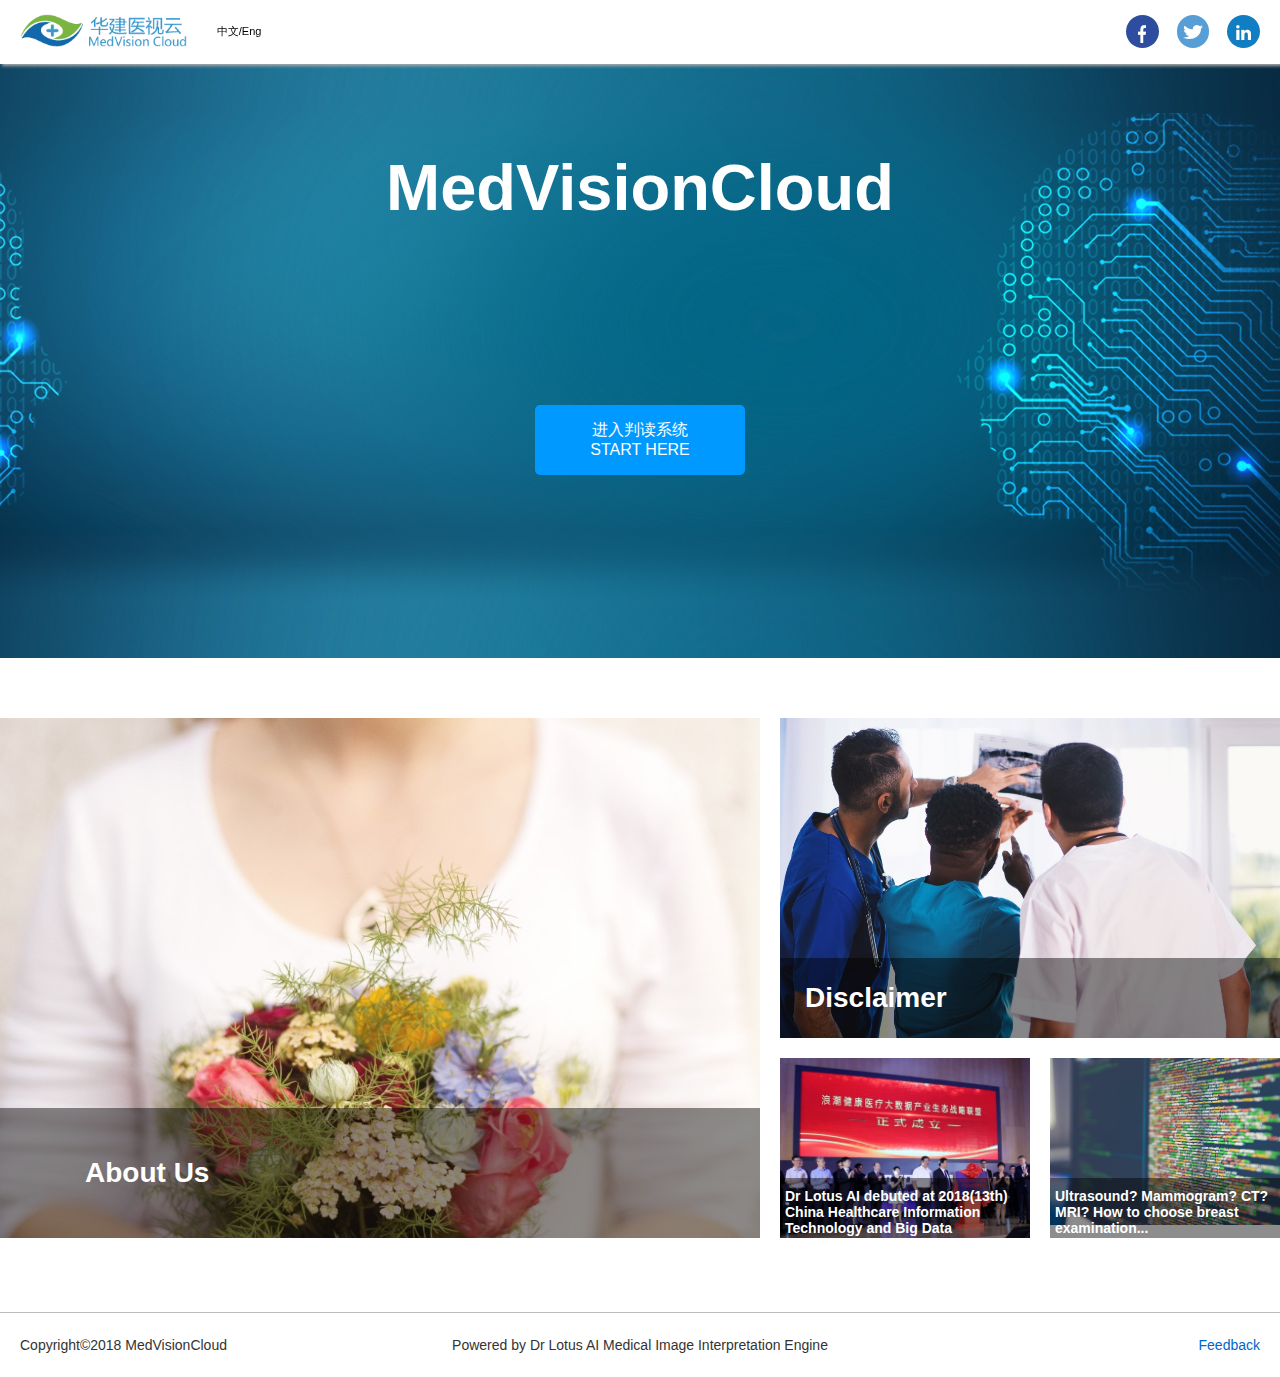
==== commit ab49fd9b: "modified footer dimension" ====
--- a/indexEn.html
+++ b/indexEn.html
@@ -546,7 +546,12 @@
     </div>
     <div class="foot">
         <div class="footline">
-            <span class="banquan">Copyright©2018 MedVisionCloud</span><span class="fonttext">Powered by Dr Lotus AI Medical Image Interpretation Engine</span><span id="feedbackButton" class="message">Feedback</span></div>
+            <span class="banquan">Copyright©2018 MedVisionCloud</span>
+            <span id="feedbackButton" class="message">Feedback</span>
+        </div>
+        <div class="footline2">
+            <span class="fonttext">Powered by Dr Lotus AI Medical Image Interpretation Engine</span>
+        </div>
     </div>
     <div class="shadow">
     </div>
--- a/css/shareStyle.css
+++ b/css/shareStyle.css
@@ -56,6 +56,35 @@
 #share a.share5 {
     background: #117dc2;
 }
+.wechatShare2{
+    border: 1px solid rgb(216, 216, 216);
+    position:absolute;
+    top: 250px;
+    left: 65px;
+    width:240px;
+    height: 275px;
+    display:flex;
+    padding: 10px;
+    flex-direction: column;
+    background:#FFF;
+    align-items:center;
+    z-index:4;
+    display:none;
+}
+.wechatShare2 .popup_head{
+    font-weight:700;
+    font-size:12px;
+    width:240px;
+    height:16px;
+}
+.wechatShare2 .popup_foot{
+    margin-top:5px;
+    width:240px;
+    height:44px;
+    font-size:12px;
+    color: rgb(102,102,102);
+
+}
 .wechatShare{
     border: 1px solid rgb(216, 216, 216);
     position:absolute;
--- a/css/footerStyle.css
+++ b/css/footerStyle.css
@@ -4,6 +4,7 @@
     color: #333333;
     overflow: hidden;
     width: 100%;
+    position:relative;
     background: #fff;
     border-top: 1.5px solid #BBB;
     line-height: 64px;
@@ -15,15 +16,17 @@
     justify-content: space-between;
     margin: 0 auto;
 }
+.footline2{
+    width:100%;
+    display:flex;
+    justify-content: center;
+    position:absolute;
+    bottom:0;
+}
 
 .foot .banquan {
     display: inline-block;
     margin-left: 20px;
-}
-
-.foot .fonttext {
-    margin-right:154px;
-
 }
 
 .foot .message {
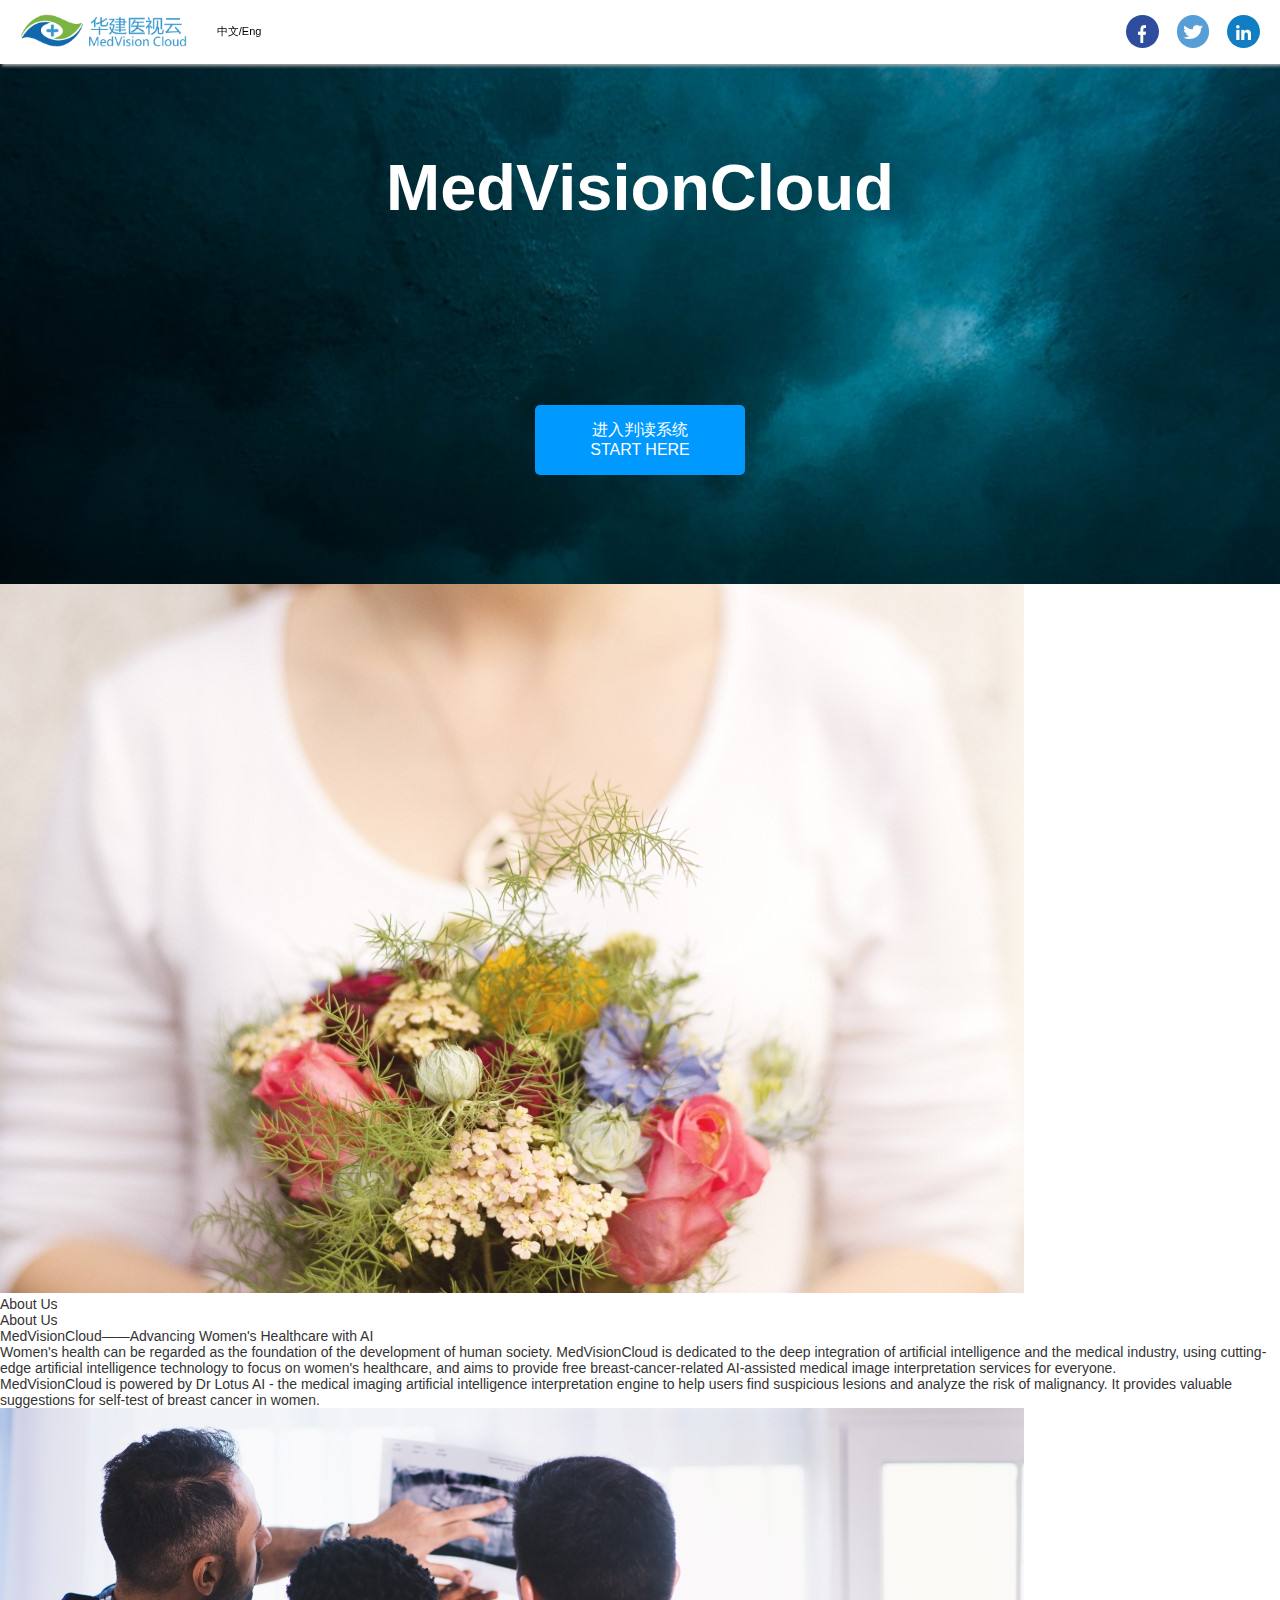
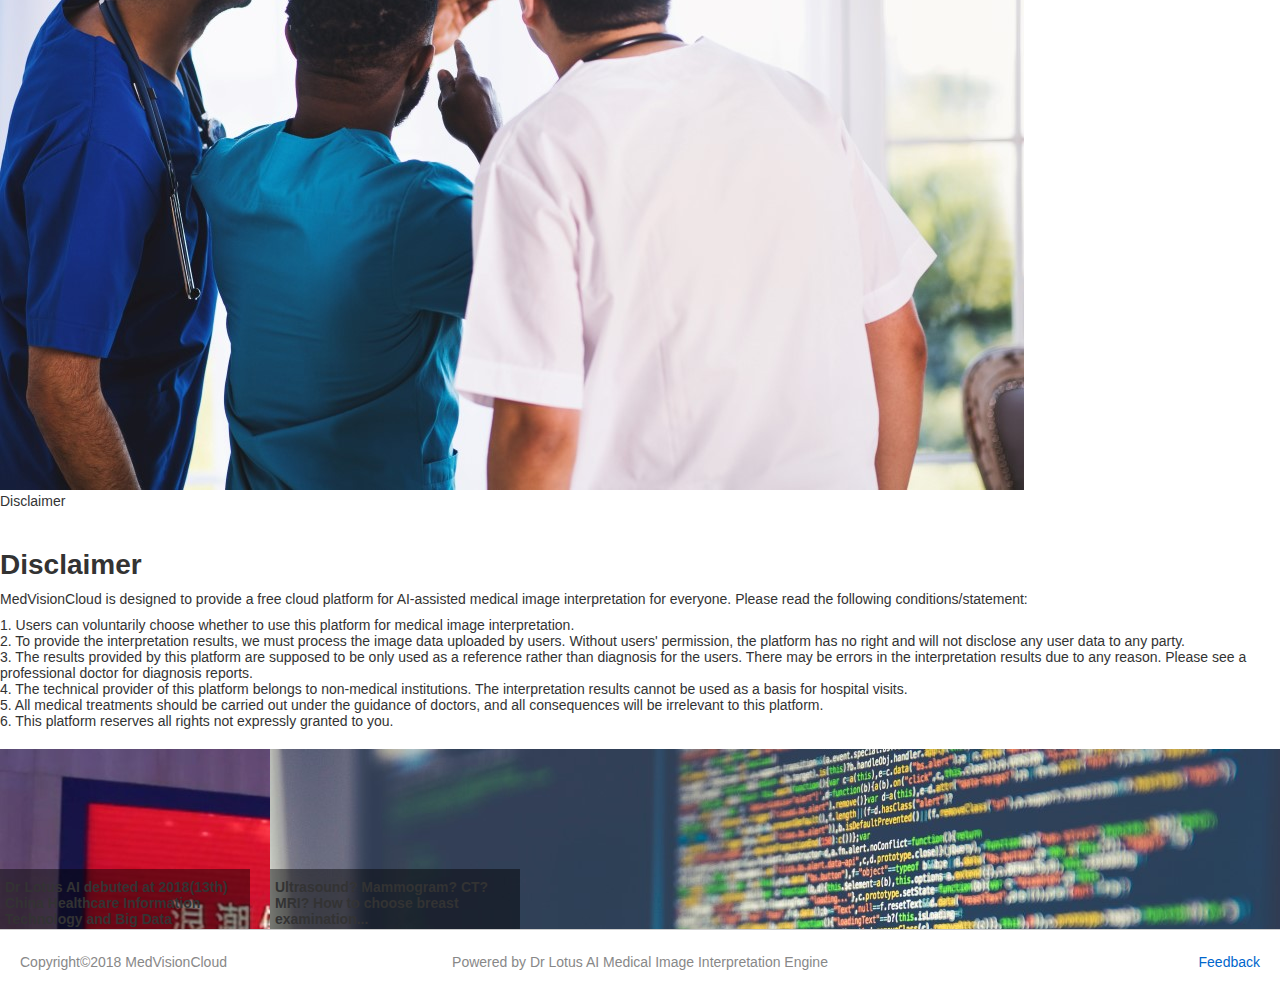
==== commit a16a5ce0: "Completely changed index layout in chinese page" ====
--- a/indexEn.html
+++ b/indexEn.html
@@ -8,426 +8,7 @@
     <link rel="stylesheet" type="text/css" href="./css/headerStyle.css">
     <link rel="stylesheet" type="text/css" href="./css/shareStyle.css">
     <link rel="stylesheet" type="text/css" href="./css/footerStyle.css">
-    <style type="text/css">
-    * {
-        margin: 0;
-        padding: 0;
-    }
-
-    body {
-        width:100%;
-        height:100%;
-        min-width:875px;
-        font-family: 'Arial Negreta', 'Arial';
-        font-size: 14px;
-        background: #ffffff;
-    }
-
-    .medmain {
-        width: 100%;
-        margin-left: auto;
-        margin-right: auto;
-        margin-bottom: 74px;
-        display:flex;
-        flex-direction:column;
-    }
-
-    .banner {
-        position:relative;
-        height: 658px;
-    }
-    #banner{
-        position:absolute;
-        top:0px;
-        width:100%;
-        height:658px;
-        margin:0;
-        background: url(img/bg.jpg) no-repeat;
-        background-position: center top;
-        background-size: auto 100%;
-
-    }
-
-
-    .banner img {
-        display: block;
-        width: 100%;
-    }
-
-    .banner1 {
-        display: inline-block;
-        width: 329px;
-        opacity: 0.75;
-        float: left;
-        margin-top: 188px;
-    }
-
-    .banner2 {
-        color: #FFFFFF;
-        overflow: hidden;
-        text-align: center;
-        margin: 150px auto;
-        margin-bottom: 0px;
-        overflow: hidden;
-    }
-
-    .medlang {
-        height: 150px;
-        overflow: hidden;
-    }
-
-
-    .med1 {
-        font-size: 65px;
-        text-align:center;
-        font-weight: 700;
-        margin-bottom: 30px;
-
-    }
-
-    .med2 {
-        font-size: 24px;
-        margin-bottom: 30px;
-    }
-
-    .med3 {
-        font-size: 18px;
-        margin-bottom: 70px;
-    }
-
-    .med4 {
-        width: 210px;
-        height: 70px;
-        margin: 0 auto;
-        font-size: 16px;
-        color: #FFFFFF;
-        text-align: center;
-    }
-
-    .starthere {
-        background-color: rgba(0, 153, 255, 1);
-        border-radius: 5px;
-        height: 70px;
-        overflow: hidden;
-        display: block;
-    }
-
-    .starthere p {
-        padding-top: 15px;
-    }
-
-    .langselect {
-        overflow: hidden;
-        display: none;
-    }
-
-    .langselect .china {
-        display: inline-block;
-        text-decoration: none;
-        width: 105px;
-        height: 70px;
-        line-height: 70px;
-        background-color: rgba(0, 102, 204, 1);
-        border: none;
-        border-radius: 5px;
-        border-top-right-radius: 0px;
-        border-bottom-right-radius: 0px;
-        -moz-box-shadow: 0px 0px 5px rgba(0, 0, 0, 0.349019607843137);
-        -webkit-box-shadow: 0px 0px 5px rgba(0, 0, 0, 0.349019607843137);
-        box-shadow: 0px 0px 5px rgba(0, 0, 0, 0.349019607843137);
-        color: #0066CC;
-    }
-
-    .langselect .english {
-        text-decoration: none;
-        display: inline-block;
-        width: 105px;
-        height: 70px;
-        line-height: 70px;
-        background-color: rgba(0, 102, 204, 1);
-        border: none;
-        border-radius: 5px;
-        border-top-left-radius: 0px;
-        border-bottom-left-radius: 0px;
-        -moz-box-shadow: 0px 0px 5px rgba(0, 0, 0, 0.349019607843137);
-        -webkit-box-shadow: 0px 0px 5px rgba(0, 0, 0, 0.349019607843137);
-        box-shadow: 0px 0px 5px rgba(0, 0, 0, 0.349019607843137);
-        color: #0066CC;
-    }
-
-
-    .banner3 {
-        display: inline-block;
-        width: 637px;
-        margin: auto;
-        float: right;
-    }
-
-    .main {
-        margin: 0 auto;
-        margin-top: 60px;
-        color: #FFFFFF;
-        width: 1300px;
-        overflow: hidden;
-    }
-
-    .main img {
-        display: block;
-        width: 100%;
-    }
-
-    .main1 {
-        width: 760px;
-        height: 520px;
-        position: relative;
-        float: left;
-    }
-
-    .main1info {
-        position: absolute;
-        width: 760px;
-        height: 130px;
-        line-height: 130px;
-        background-color: rgba(0, 0, 0, 0.447058823529412);
-        bottom: 0px;
-    }
-
-    .main1info span {
-        display: block;
-        margin-left: 85px;
-        font-weight: 700;
-        font-size: 28px;
-    }
-
-    .main1back {
-        top: 0px;
-        background-color: rgba(0, 0, 0, 0.447058823529412);
-        position: absolute;
-        padding-right:50px;
-        width: 710px;
-        height: 520px;
-        display: none;
-    }
-
-    .main1back p {
-        margin-left: 88px;
-    }
-
-    .about1 {
-        font-size: 28px;
-        font-weight: 700;
-        margin-top: 135px;
-    }
-
-    .about2 {
-        font-size: 20px;
-        margin-top: 25px;
-    }
-
-    .about3 {
-        margin-top: 20px;
-    }
-
-    .about4 {
-        margin-top: 20px;
-    }
-
-    .main2 {
-        float: left;
-        margin-left: 20px;
-    }
-
-    .main21 {
-        width: 520px;
-        height: 320px;
-        overflow: hidden;
-        position: relative;
-    }
-
-    .main21info {
-        width: 520px;
-        height: 80px;
-        line-height: 80px;
-        position: absolute;
-        background-color: rgba(0, 0, 0, 0.447058823529412);
-        bottom: 0px;
-    }
-
-    .main21info span {
-        display: block;
-        margin-left: 25px;
-        font-size: 28px;
-        font-weight: 700;
-    }
-
-    .main21back {
-        top: 0px;
-        background-color: rgba(0, 0, 0, 0.447058823529412);
-        position: absolute;
-        width: 520px;
-        height: 320px;
-        font-size: 12px;
-        display: none;
-    }
-
-    .main21back p {
-        margin-left: 25px;
-        width: 465px;
-    }
-
-    .state1 {
-        margin-top: 40px;
-        font-size: 28px;
-        font-weight: 700;
-    }
-
-    .state2 {
-        margin-top: 10px;
-    }
-
-    .state3 {
-        margin-top: 10px;
-    }
-
-    .main22 {
-        margin-top: 20px;
-        overflow: hidden;
-    }
-
-    .main221 {
-        width: 250px;
-        height: 180px;
-        float: left;
-        position: relative;
-    }
-
-    .main221info {
-        width: 250px;
-        height: 60px;
-        position: absolute;
-        background-color: rgba(0, 0, 0, 0.447058823529412);
-        bottom: 0px;
-        margin-top: 10px;
-    }
-
-    .main221info span {
-        display: block;
-        margin-top: 10px;
-        margin-left: 5px;
-        font-weight: 700;
-    }
-
-    .main221back {
-        top: 0px;
-        background-color: rgba(0, 0, 0, 0.447058823529412);
-        position: absolute;
-        width: 250px;
-        height: 180px;
-        line-height: 180px;
-        font-size: 16px;
-        display: none;
-    }
-
-    .main221back a {
-        display: block;
-        text-align: center;
-        text-decoration: none;
-        color: #FFFFFF;
-    }
-
-    .main222 {
-        width: 250px;
-        height: 180px;
-        margin-left: 20px;
-        float: left;
-        position: relative;
-    }
-
-    .main222info {
-        width: 250px;
-        height: 60px;
-        position: absolute;
-        background-color: rgba(0, 0, 0, 0.447058823529412);
-        bottom: 0px;
-    }
-
-    .main222info span {
-        display: block;
-        margin-left: 5px;
-        margin-top: 10px;
-        font-weight: 700;
-    }
-
-    .main222back {
-        top: 0px;
-        background-color: rgba(0, 0, 0, 0.447058823529412);
-        position: absolute;
-        width: 250px;
-        height: 180px;
-        line-height: 180px;
-        font-size: 16px;
-        display: none;
-    }
-
-    .main222back a {
-        display: block;
-        color: #FFFFFF;
-        text-decoration: none;
-        text-align: center;
-    }
-    .feedback{
-        z-index:3;
-        position:fixed;
-    }
-    .shadow{
-        width:100%;
-        height:1500px;
-        position:absolute;
-        top:0;
-        left:0;
-        background:rgba(0,0,0,0.5);
-        display:none;
-        z-index:2;
-    }
-    .message:hover{
-        text-decoration:underline;
-    }
-    .rw-words div{
-    	position: absolute;
-        left:0;
-        opacity: 0;
-    	overflow: hidden;
-    	width: 100%;
-    }
-
-    .rw-words-1 div{
-    	animation: rotateWordsFirst 18s linear infinite 0s;
-    }
-    .rw-words div:nth-child(2) {
-    	animation-delay: 3s;
-    }
-    .rw-words div:nth-child(3) {
-    	animation-delay: 6s;
-    }
-    .rw-words div:nth-child(4) {
-    	animation-delay: 9s;
-    }
-    .rw-words div:nth-child(5) {
-    	animation-delay: 12s;
-    }
-    .rw-words div:nth-child(6) {
-    	animation-delay: 15s;
-    }
-    @keyframes rotateWordsFirst {
-        0% { opacity: 0; }
-        2% { opacity: 0; -webkit-transform: translateY(-30px); transform: translateY(-30px); }
-    	5% { opacity: 1; -webkit-transform: translateY(0px); transform: translateY(0px);}
-        17% { opacity: 1; -webkit-transform: translateY(0px); transform: translateY(0px); }
-    	20% { opacity: 0; -webkit-transform: translateY(30px); transform: translateY(30px); }
-    	80% { opacity: 0; }
-        100% { opacity: 0; }
-    }
-    </style>
+    <link rel="stylesheet" type="text/css" href="./css/indexStyle.css">
 </head>
 
 <body>
@@ -593,7 +174,7 @@
     </div>
     <script type="text/javascript" src="js/feedbackEn.js"></script>
     <script type="text/javascript" src="js/jquery.js"></script>
-    <script type="text/javascript">
+     <script type="text/javascript">
     function sendContactForm(){
         setTimeout('$("#messageSent").show()', 500);
         setTimeout('$(".feedback").slideUp("slow")', 1500);
--- a/css/headerStyle.css
+++ b/css/headerStyle.css
@@ -1,7 +1,7 @@
 .head {
     height: 64px;
     width: 100%;
-    min-width:875px;
+    min-width:850px;
     background: #FFFFFF;
     position: fixed;
     z-index: 10;
--- a/css/footerStyle.css
+++ b/css/footerStyle.css
@@ -1,12 +1,11 @@
 .foot {
     font-size: 14px;
     font-weight: 400;
-    color: #333333;
-    overflow: hidden;
+    color: #888888;
     width: 100%;
     position:relative;
     background: #fff;
-    border-top: 1.5px solid #BBB;
+    border-top: 1px solid #CCC;
     line-height: 64px;
 }
 
--- a/css/indexStyle.css
+++ b/css/indexStyle.css
@@ -0,0 +1,527 @@
+* {
+    margin: 0;
+    padding: 0;
+}
+
+body {
+    width:100%;
+    height:100%;
+    min-width:875px;
+    font-family: 'Arial Negreta', 'Arial';
+    font-size: 14px;
+    background: #ffffff;
+}
+
+.medmain {
+    width: 100%;
+    margin-left: auto;
+    margin-right: auto;
+    display:flex;
+    flex-direction:column;
+}
+
+.banner {
+    position:relative;
+    height: 584px;
+}
+#banner{
+    position:absolute;
+    top:0px;
+    width:100%;
+    height:584px;
+    margin:0;
+    background: url(../img/bg1.jpeg) no-repeat;
+    background-position: center top;
+    background-size: auto 220%;
+
+}
+
+
+.banner img {
+    display: block;
+    width: 100%;
+}
+
+.banner2{
+    color: #FFFFFF;
+    overflow: hidden;
+    text-align: center;
+    margin: 150px auto;
+    margin-bottom: 0px;
+}
+
+.medlang {
+    height: 150px;
+    overflow: hidden;
+}
+
+
+.med1 {
+    font-size: 65px;
+    text-align:center;
+    font-weight: 700;
+    margin-bottom: 30px;
+
+}
+
+.med2 {
+    font-size: 24px;
+    margin-bottom: 30px;
+}
+
+.med3 {
+    font-size: 18px;
+    margin-bottom: 70px;
+}
+
+.med4 {
+    width: 210px;
+    height: 70px;
+    margin: 0 auto;
+    font-size: 16px;
+    color: #FFFFFF;
+    text-align: center;
+}
+
+.starthere {
+    background-color: rgba(0, 153, 255, 1);
+    border-radius: 5px;
+    height: 70px;
+    overflow: hidden;
+    display: block;
+}
+
+.starthere p {
+    padding-top: 15px;
+}
+
+.langselect {
+    overflow: hidden;
+    display: none;
+}
+
+.langselect .china {
+    display: inline-block;
+    text-decoration: none;
+    width: 105px;
+    height: 70px;
+    line-height: 70px;
+    background-color: rgba(0, 102, 204, 1);
+    border: none;
+    border-radius: 5px;
+    border-top-right-radius: 0px;
+    border-bottom-right-radius: 0px;
+    -moz-box-shadow: 0px 0px 5px rgba(0, 0, 0, 0.349019607843137);
+    -webkit-box-shadow: 0px 0px 5px rgba(0, 0, 0, 0.349019607843137);
+    box-shadow: 0px 0px 5px rgba(0, 0, 0, 0.349019607843137);
+    color: #0066CC;
+}
+
+.langselect .english {
+    text-decoration: none;
+    display: inline-block;
+    width: 105px;
+    height: 70px;
+    line-height: 70px;
+    background-color: rgba(0, 102, 204, 1);
+    border: none;
+    border-radius: 5px;
+    border-top-left-radius: 0px;
+    border-bottom-left-radius: 0px;
+    -moz-box-shadow: 0px 0px 5px rgba(0, 0, 0, 0.349019607843137);
+    -webkit-box-shadow: 0px 0px 5px rgba(0, 0, 0, 0.349019607843137);
+    box-shadow: 0px 0px 5px rgba(0, 0, 0, 0.349019607843137);
+    color: #0066CC;
+}
+
+
+.banner3 {
+    display: inline-block;
+    width: 637px;
+    margin: auto;
+    float: right;
+}
+
+.main {
+    margin: 0 auto;
+    /* color: #FFF; */
+    color:#333;
+    width: 100%;
+    display:flex;
+    flex-direction: column;
+    align-items: center;
+    justify-content: center;
+}
+.regionFull{
+    margin-top:30px;
+    width:100%;
+    height:520px;
+    display: flex;
+    justify-content: center;
+}
+.about {
+    width: 100%;
+    margin-left:30px;
+    margin-right:30px;
+    min-width: 751px;
+    height: 100%;
+    background: url(../img/aboutBG.jpg) no-repeat;
+    background-size: 100% auto;
+    background-position: center;
+    display:flex;
+    align-items: center;
+    position: relative;
+    float: left;
+}
+
+/* .aboutTitle {
+    position: absolute;
+    width: 100%;
+    height: 110px;
+    line-height: 130px;
+    background-color: rgba(0, 0, 0, 0.447058823529412);
+    bottom: 0px;
+}
+
+.aboutTitle span {
+    display: block;
+    margin-left: 85px;
+    font-weight: 700;
+    font-size: 28px;
+} */
+
+.aboutInfo {
+    /* background-color: #FFF; */
+    background-color: rgba(0, 0, 0, 0);
+    /* 0.447058823529412); */
+    width:  751px;
+    height: 80%;
+    left: 90px;
+    position:relative;
+}
+.aboutInfoText{
+    color:#777;
+    padding:30px;
+    /* background-color: #FFF; */
+    position: absolute;
+    width:581px;
+    bottom:0;
+    left:0;
+}
+.aboutInfoText h1{
+    font-size: 28px;
+    font-weight: 700;
+    margin-bottom: 65px;
+}
+
+.aboutInfoText h2{
+    margin-bottom: 25px;
+}
+.aboutInfoText p{
+    margin-bottom: 20px;
+}
+
+
+
+
+
+
+
+
+.regionSplitVL{
+    margin-left:30px;
+    margin-right:15px;
+    width:50%;
+    height:100%;
+}
+.regionSplitVL .title{
+    width:100%;
+    height:100%;
+    background: url('../img/bg3.png') no-repeat;
+    background-position:right;
+    background-size: auto 100%;
+    color: #777;
+    position:relative;
+}
+#companyNews{
+    position:absolute;
+    top:130px;
+    left:120px;
+}
+
+
+.regionSplitVR{
+    margin-left:15px;
+    margin-right:30px;
+    width:50%;
+    height:100%;
+    display:flex;
+}
+
+.regionSplitVL2{
+    margin-right:15px;
+    width:50%;
+    height:100%;
+}
+
+.regionSplitVR2{
+    margin-left:15px;
+    width:50%;
+    height:100%;
+    display:flex;
+}
+
+
+.card{
+    height:100%;
+    width:100%;
+    background:#F9F9F9;
+    box-shadow: 2px 2px 3px #CCC;
+}
+.card:hover{
+    box-shadow: 5px 10px 18px #CCC;
+}
+.card .headerImg{
+    height:30%;
+    width:100%;
+    background:url('../img/u17.jpg') no-repeat;
+    background-position: center;
+    background-size: 100% auto;
+}
+.card .content{
+    margin:30px;
+}
+
+
+.claim {
+    color: #FFF;
+    width: 100%;
+    height: 100%;
+    background: url('../img/u16.jpg') no-repeat;
+    background-size:  auto 100%;
+    background-position: center;
+    position:relative;
+}
+
+.claimTitle{
+    width: 100%;
+    height: 80px;
+    line-height: 80px;
+    position: absolute;
+    background-color: rgba(0, 0, 0, 0.447058823529412);
+    bottom: 0px;
+}
+
+.claimTitle span {
+    display: block;
+    margin-left: 25px;
+    font-size: 28px;
+    font-weight: 700;
+}
+
+.claimInfo {
+    top: 0px;
+    background-color: rgba(0, 0, 0, 0.447058823529412);
+    position: absolute;
+    width: 100%;
+    height: 100%;
+    font-size: 12px;
+}
+
+.claimInfo p {
+    margin-left: 25px;
+    width: 100%;
+}
+
+.state1 {
+    margin-top: 40px;
+    font-size: 28px;
+    font-weight: 700;
+}
+
+.state2 {
+    margin-top: 10px;
+}
+
+.state3 {
+    margin-top: 10px;
+}
+
+
+.news {
+    height:100%;
+    width:100%;
+    display:flex;
+    justify-content: center;
+    align-items:center;
+    color:#444;
+}
+
+#n1{
+    background: url(../img/newsBG2.jpg) no-repeat;
+    background-size: 100% auto;
+    background-position: center;
+
+}
+
+#n2{
+    background: url(../img/newsBG.jpg) no-repeat;
+    background-size: 100%;
+    background-position: center;
+
+}
+
+
+
+.news1 span{
+    margin:60px;
+}
+
+
+
+
+.claimRegion{
+    margin-top:30px;
+    width:100%;
+    height:300px;
+}
+
+
+.main22 {
+    margin-top: 20px;
+    overflow: hidden;
+}
+
+.main221 {
+    width: 250px;
+    height: 180px;
+    float: left;
+    position: relative;
+}
+
+.main221info {
+    width: 250px;
+    height: 60px;
+    position: absolute;
+    background-color: rgba(0, 0, 0, 0.447058823529412);
+    bottom: 0px;
+    margin-top: 10px;
+}
+
+.main221info span {
+    display: block;
+    margin-top: 10px;
+    margin-left: 5px;
+    font-weight: 700;
+}
+
+.main221back {
+    top: 0px;
+    background-color: rgba(0, 0, 0, 0.447058823529412);
+    position: absolute;
+    width: 250px;
+    height: 180px;
+    line-height: 180px;
+    font-size: 16px;
+    display: none;
+}
+
+.main221back a {
+    display: block;
+    text-align: center;
+    text-decoration: none;
+    color: #FFFFFF;
+}
+
+.main222 {
+    width: 250px;
+    height: 180px;
+    margin-left: 20px;
+    float: left;
+    position: relative;
+}
+
+.main222info {
+    width: 250px;
+    height: 60px;
+    position: absolute;
+    background-color: rgba(0, 0, 0, 0.447058823529412);
+    bottom: 0px;
+}
+
+.main222info span {
+    display: block;
+    margin-left: 5px;
+    margin-top: 10px;
+    font-weight: 700;
+}
+
+.main222back {
+    top: 0px;
+    background-color: rgba(0, 0, 0, 0.447058823529412);
+    position: absolute;
+    width: 250px;
+    height: 180px;
+    line-height: 180px;
+    font-size: 16px;
+    display: none;
+}
+
+.main222back a {
+    display: block;
+    color: #FFFFFF;
+    text-decoration: none;
+    text-align: center;
+}
+.feedback{
+    z-index:3;
+    position:fixed;
+}
+.shadow{
+    width:100%;
+    height:1500px;
+    position:absolute;
+    top:0;
+    left:0;
+    background:rgba(0,0,0,0.5);
+    display:none;
+    z-index:2;
+}
+.message:hover{
+    text-decoration:underline;
+}
+.rw-words div{
+	position: absolute;
+    left:0;
+    opacity: 0;
+	overflow: hidden;
+	width: 100%;
+}
+
+.rw-words-1 div{
+	animation: rotateWordsFirst 18s linear infinite 0s;
+}
+.rw-words div:nth-child(2) {
+	animation-delay: 3s;
+}
+.rw-words div:nth-child(3) {
+	animation-delay: 6s;
+}
+.rw-words div:nth-child(4) {
+	animation-delay: 9s;
+}
+.rw-words div:nth-child(5) {
+	animation-delay: 12s;
+}
+.rw-words div:nth-child(6) {
+	animation-delay: 15s;
+}
+@keyframes rotateWordsFirst {
+    0% { opacity: 0; }
+    2% { opacity: 0; -webkit-transform: translateY(-30px); transform: translateY(-30px); }
+	5% { opacity: 1; -webkit-transform: translateY(0px); transform: translateY(0px);}
+    17% { opacity: 1; -webkit-transform: translateY(0px); transform: translateY(0px); }
+	20% { opacity: 0; -webkit-transform: translateY(30px); transform: translateY(30px); }
+	80% { opacity: 0; }
+    100% { opacity: 0; }
+}
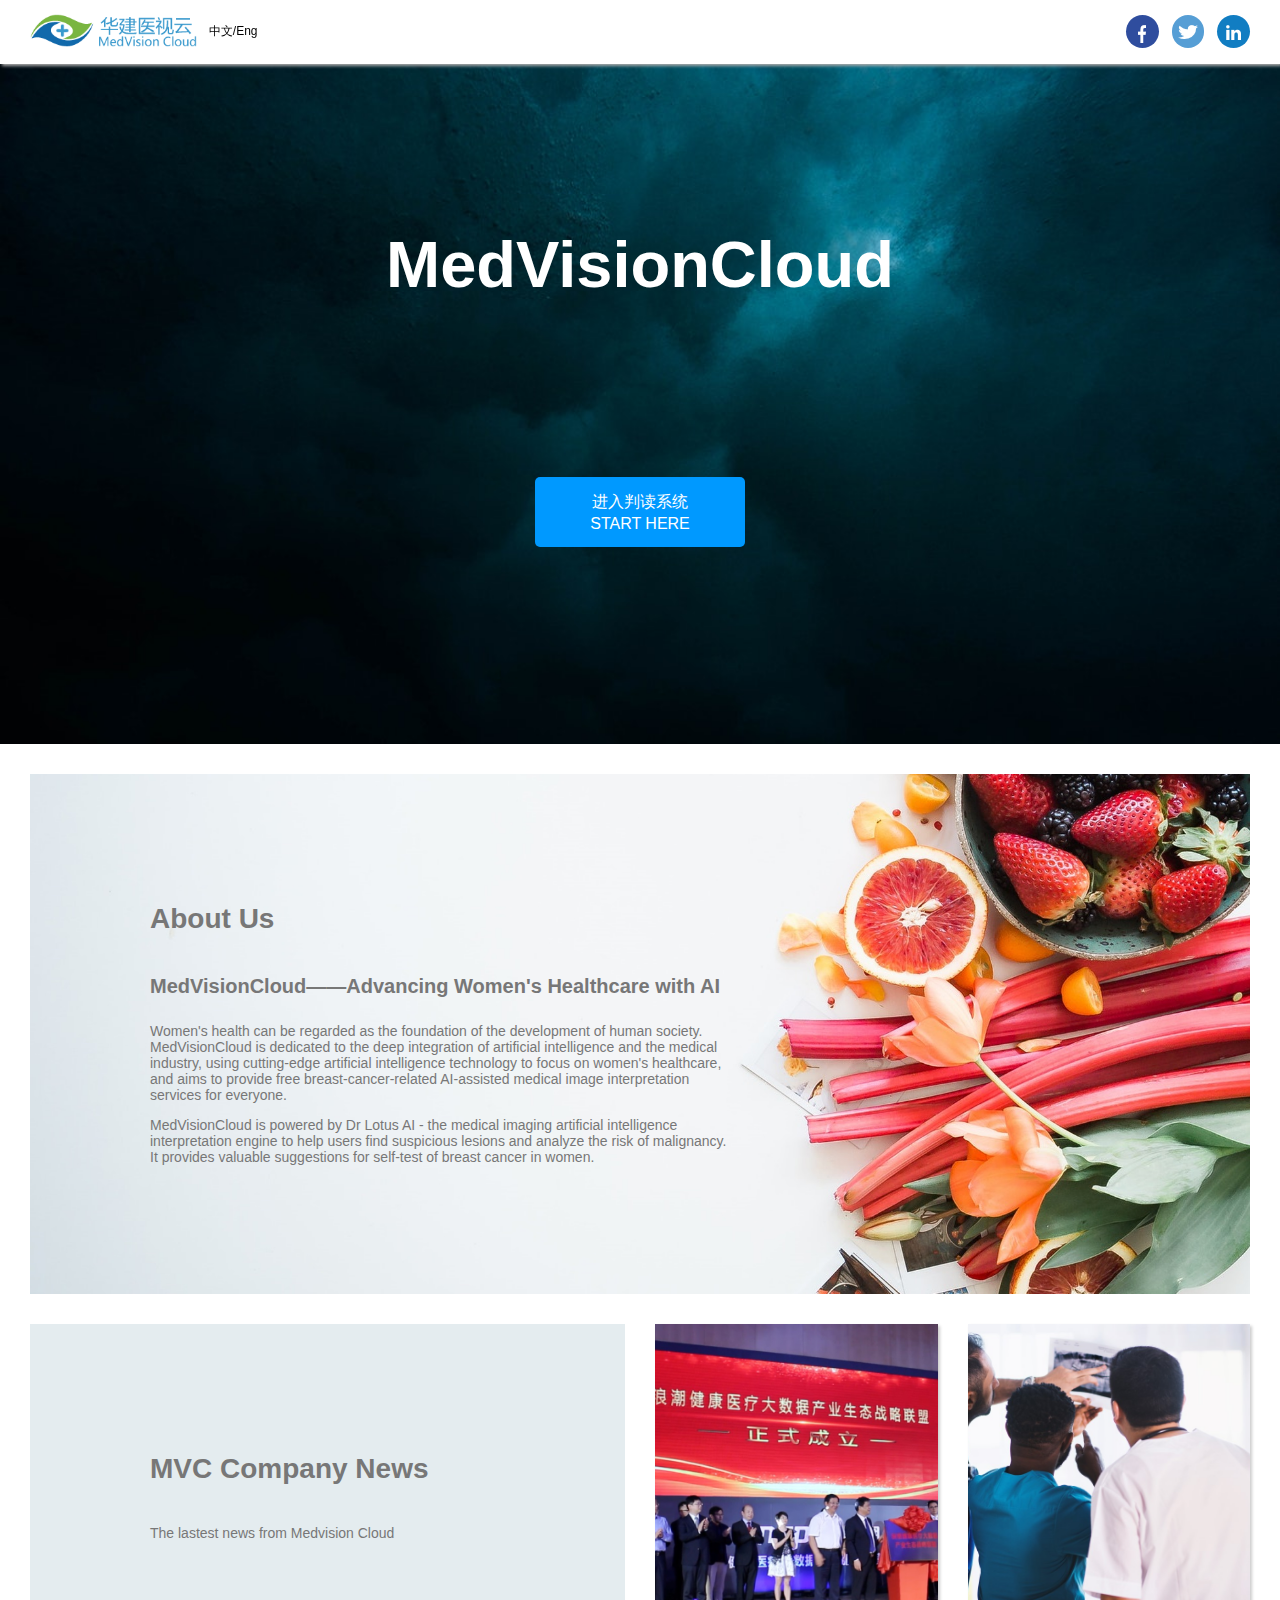
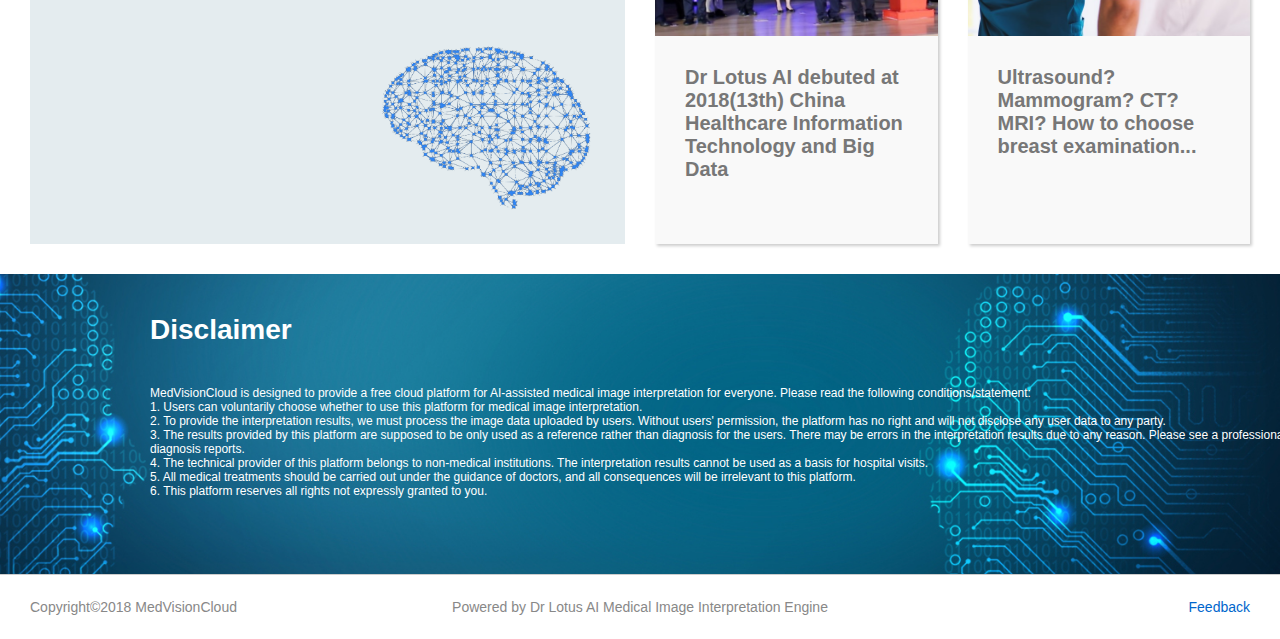
==== commit 11247735: "english version done" ====
--- a/indexEn.html
+++ b/indexEn.html
@@ -8,6 +8,7 @@
     <link rel="stylesheet" type="text/css" href="./css/headerStyle.css">
     <link rel="stylesheet" type="text/css" href="./css/shareStyle.css">
     <link rel="stylesheet" type="text/css" href="./css/footerStyle.css">
+    <link rel="stylesheet" type="text/css" href="./css/bannerStyle.css">
     <link rel="stylesheet" type="text/css" href="./css/indexStyle.css">
 </head>
 
@@ -15,7 +16,7 @@
     <div class="head">
         <div class="headtop">
             <div class="headerLogo">
-                <a href="indexEn.html"><img title="return to Homepage" style='height:32.8px; width:166.8px; margin-left:20px; ' src="img/logo.png"></a>
+                <a href="indexEn.html"><img title="return to Homepage" style='height:32.8px; width:166.8px; margin-left:30px; ' src="img/logo.png"></a>
                 <a title="切换到中文" href="index.html" class="lang">中文/Eng</a>
             </div>
             <div id="share">
@@ -29,72 +30,96 @@
     </div>
     <div class="medmain">
         <div class="banner">
-            <div id="banner">
-            <div class="banner2">
-                <p class="med1">MedVisionCloud</p>
-                <div class="medlang">
-                    <div class="rw-words rw-words-1">
-                        <div class="eng langtext">
-                            <p class="med2">Advancing Women's Healthcare with AI</p>
-                            <p class="med3">Free Online Mammograms Interpretation using AI Suggestions for reference only</p>
+            <p class="med1">MedVisionCloud</p>
+            <div class="medlang">
+                <div class="rw-words">
+                    <div class="langtext">
+                        <p class="med2">女性健康医视云 —— 用AI，爱自己</p>
+                        <p class="med3">免费的在线乳腺影像判读AI 由人工智能提供参考意见</p>
+                    </div>
+                    <div class="eng langtext">
+                        <p class="med2">Advancing Women's Healthcare with AI</p>
+                        <p class="med3">Free Online Mammograms Interpretation using AI Suggestions for reference only</p>
+                    </div>
+                    <div class="fren langtext">
+                        <p class="med2">Faire progresser la santé des femmes avec l'IA</p>
+                        <p class="med3">Interprétation gratuite de mammogrammes en ligne en utilisant des suggestions d'IA pour la référence seulement</p>
+                    </div>
+                    <div class="spanish langtext">
+                        <p class="med2">Avanzando en la salud de la mujer con IA</p>
+                        <p class="med3">Interpretación gratuita de mamografías en línea usando sugerencias de IA solo como referencia</p>
+                    </div>
+                    <div class="Russian langtext">
+                        <p class="med2">Продвижение женского здравоохранения с помощью ИИ</p>
+                        <p class="med3">Бесплатные онлайн-маммограммы Интерпретация с использованием предложений AI для справки</p>
+                    </div>
+                    <div class="Arabic langtext">
+                        <p class="med2">تعزيز الرعاية الصحية للمرأة مع منظمة العفو الدولية</p>
+                        <p class="med3">تفسير الماموغرافيا على الانترنت مجانا باستخدام الاقتراحات الذكاء الاصطناعي للإشارة فقط</p>
+                    </div>
+        		</div>
+            </div>
+            <div class="med4">
+                <div class="starthere">
+                    <p>进入判读系统</p>
+                    <span>START HERE</span>
+                </div>
+                <div class="langselect">
+                    <a class="china" href="inter.html">中文</a><a class="english" href="interEn.html">English</a>
+                </div>
+            </div>
+        </div>
+        <div class="main ">
+            <div class="regionFull">
+                <div class="about">
+                    <div class="aboutInfo">
+                        <div class="aboutInfoText">
+                            <h1>About Us</h1>
+                            <h2>MedVisionCloud——Advancing Women's Healthcare with AI</h2>
+                            <p>Women's health can be regarded as the foundation of the development of human society. MedVisionCloud is dedicated to the deep integration of artificial intelligence and the medical industry, using cutting-edge artificial intelligence technology to focus on women's healthcare, and aims to provide free breast-cancer-related AI-assisted medical image interpretation services for everyone.</p>
+                            <p>MedVisionCloud is powered by Dr Lotus AI - the medical imaging artificial intelligence interpretation engine to help users find suspicious lesions and analyze the risk of malignancy. It provides valuable suggestions for self-test of breast cancer in women.</p>
                         </div>
-                        <div class="langtext">
-                            <p class="med2">女性健康医视云 —— 用AI，爱自己</p>
-                            <p class="med3">免费的在线乳腺影像判读AI 由人工智能提供参考意见</p>
+                    </div>
+                </div>
+            </div>
+            <div class="regionFull">
+                <div class="regionSplitVL">
+                    <div class="title">
+                        <div id="companyNews">
+                            <h1>MVC Company News</h1>
+                            <p style="font-weight:500;">The lastest news from Medvision Cloud</p>
                         </div>
-                        <div class="fren langtext">
-                            <p class="med2">Faire progresser la santé des femmes avec l'IA</p>
-                            <p class="med3">Interprétation gratuite de mammogrammes en ligne en utilisant des suggestions d'IA pour la référence seulement</p>
-                        </div>
-                        <div class="spanish langtext">
-                            <p class="med2">Avanzando en la salud de la mujer con IA</p>
-                            <p class="med3">Interpretación gratuita de mamografías en línea usando sugerencias de IA solo como referencia</p>
-                        </div>
-                        <div class="Russian langtext">
-                            <p class="med2">Продвижение женского здравоохранения с помощью ИИ</p>
-                            <p class="med3">Бесплатные онлайн-маммограммы Интерпретация с использованием предложений AI для справки</p>
-                        </div>
-                        <div class="Arabic langtext">
-                            <p class="med2">تعزيز الرعاية الصحية للمرأة مع منظمة العفو الدولية</p>
-                            <p class="med3">تفسير الماموغرافيا على الانترنت مجانا باستخدام الاقتراحات الذكاء الاصطناعي للإشارة فقط</p>
-                        </div>
-            		</div>
-                    </div>
-                </div>
-                <div class="med4">
-                    <div class="starthere">
-                        <p>进入判读系统</p>
-                        <span>START HERE</span>
-                    </div>
-                    <div class="langselect">
-                        <a class="china" href="inter.html">中文</a><a class="english" href="interEn.html">English</a>
-                    </div>
-                </div>
-            </div>
-        </div>
-        <div class="main ">
-            <div class="main1 ">
-                <img src="img/u25.jpg ">
-                <div class="main1info ">
-                    <span>About Us</span>
-                </div>
-                <div class="main1back ">
-                    <p class="about1 ">About Us</p>
-                    <p class="about2 ">MedVisionCloud——Advancing Women's Healthcare with AI</p>
-                    <p class="about3 ">Women's health can be regarded as the foundation of the development of human society. MedVisionCloud is dedicated to the deep integration of artificial intelligence and the medical industry, using cutting-edge artificial intelligence technology to focus on women's healthcare, and aims to provide free breast-cancer-related AI-assisted medical image interpretation services for everyone.</p>
-                    <p class="about4 ">MedVisionCloud is powered by Dr Lotus AI - the medical imaging artificial intelligence interpretation engine to help users find suspicious lesions and analyze the risk of malignancy. It provides valuable suggestions for self-test of breast cancer in women.</p>
-                </div>
-            </div>
-            <div class="main2 ">
-                <div class="main21 ">
-                    <img src="img/u16.jpg ">
-                    <div class="main21info ">
-                        <span>Disclaimer</span>
-                    </div>
-                    <div class="main21back ">
-                        <p class="state1 ">Disclaimer</p>
-                        <p class="state2 ">MedVisionCloud is designed to provide a free cloud platform for AI-assisted medical image interpretation for everyone. Please read the following conditions/statement:</p>
-                        <p class="state3 ">1. Users can voluntarily choose whether to use this platform for medical image interpretation.</p>
+                    </div>
+                </div>
+                <div class="regionSplitVR">
+                    <div class="regionSplitVL2">
+                        <a id = "card1" target = "_blank"  style="text-decoration:none" href="http://huajiantech.com/new.html">
+                            <div class="card">
+                                <div class="headerImg" id="n1"></div>
+                                <div class="content">
+                                    <h2>Dr Lotus AI debuted at 2018(13th) China Healthcare Information Technology and Big Data</h2>
+                                </div>
+                            </div>
+                        </a>
+                    </div>
+                    <div class="regionSplitVR2">
+                        <a id = "card2" target = "_blank" style="text-decoration:none" href="https://mp.weixin.qq.com/s/qQNyLgV46LgN0UGOeyyk8A">
+                            <div class="card" >
+                                <div class="headerImg"id="n2"></div>
+                                <div class="content" >
+                                    <h2>Ultrasound? Mammogram? CT? MRI? How to choose breast examination...</h2>
+                                </div>
+                            </div>
+                        </a>
+                    </div>
+                </div>
+            </div>
+            <div class="claimRegion">
+                <div class="claim">
+                    <div class="claimInfo">
+                        <h1>Disclaimer</h1>
+                        <p>MedVisionCloud is designed to provide a free cloud platform for AI-assisted medical image interpretation for everyone. Please read the following conditions/statement:</p>
+                        <p>1. Users can voluntarily choose whether to use this platform for medical image interpretation.</p>
                         <p>2. To provide the interpretation results, we must process the image data uploaded by users. Without users' permission, the platform has no right and will not disclose any user data to any party.</p>
                         <p>3. The results provided by this platform are supposed to be only used as a reference rather than diagnosis for the users. There may be errors in the interpretation results due to any reason.  Please see a professional doctor for diagnosis reports.</p>
                         <p>4. The technical provider of this platform belongs to non-medical institutions. The interpretation results cannot be used as a basis for hospital visits.</p>
@@ -102,35 +127,13 @@
                         <p>6. This platform reserves all rights not expressly granted to you.</p>
                     </div>
                 </div>
-                <div class="main22 ">
-                    <div class="main221 ">
-                        <img src="img/u17.jpg ">
-                        <div class="main221info ">
-                            <span>Dr Lotus AI debuted at 2018(13th) China Healthcare Information Technology and Big Data</span>
-                        </div>
-                        <div class="main221back ">
-                            <a href="http://huajiantech.com/new.html " target="_blank ">Read more...</a>
-                        </div>
-                    </div>
-                    <div class="main222 ">
-                        <img src="img/u18.jpg ">
-                        <div class="main222info ">
-                            <span>Ultrasound? Mammogram? CT? MRI? How to choose breast examination...</span>
-                        </div>
-                        <div class="main222back ">
-                            <a href="https://mp.weixin.qq.com/s/qQNyLgV46LgN0UGOeyyk8A" target="_blank">Read more...</a>
-                        </div>
-                    </div>
-                </div>
-            </div>
-        </div>
-    </div>
+            </div>
     <div class="foot">
         <div class="footline">
             <span class="banquan">Copyright©2018 MedVisionCloud</span>
             <span id="feedbackButton" class="message">Feedback</span>
         </div>
-        <div class="footline2">
+        <div class="footline2" style="pointer-events:none">
             <span class="fonttext">Powered by Dr Lotus AI Medical Image Interpretation Engine</span>
         </div>
     </div>
--- a/css/contactStyle.css
+++ b/css/contactStyle.css
@@ -1,5 +1,6 @@
 @import url(https://fonts.googleapis.com/css?family=Roboto:400,300,600,400italic);
 .feedback {
+    z-index:3;
     display:none;
     position:fixed;
     bottom:0;
@@ -120,25 +121,24 @@
   max-width: 100%;
   resize: none;
 }
-.buttons{
+#contact .buttons{
     display:flex;
+    flex-direction:row;
     justify-content: flex-end;
 }
 #contact button{
   cursor: pointer;
-  width: 30%;
+  width: 100px;
   border: none;
   border-radius:5px;
   background: #4885ed;
   color: #FFF;
-  margin: 0 0 5px;
-  margin-right:5px;
   padding: 10px;
   font-size: 15px;
 }
 #contact #contact-cancel{
     cursor: pointer;
-    width: 30%;
+    width: 100px;
     border: none;
     border-radius:5px;
     margin: 0 0 5px;
@@ -191,3 +191,14 @@
 :invalid {
   box-shadow: none;
 }
+
+.shadow{
+    width:100%;
+    height:2100px;
+    position:absolute;
+    top:0;
+    left:0;
+    background:rgba(0,0,0,0.5);
+    display:none;
+    z-index:2;
+}
--- a/css/headerStyle.css
+++ b/css/headerStyle.css
@@ -25,8 +25,8 @@
 .lang {
     color: #000000;
     text-decoration: none;
-    margin-left: 30px;
-    font-size: 11px;
+    margin-left: 12px;
+    font-size: 12px;
     display: inline-block;
 }
 .lang:hover{
--- a/css/shareStyle.css
+++ b/css/shareStyle.css
@@ -1,16 +1,16 @@
 .bdsharebuttonboxEn {
-    width: 150px;
+    width: 136px;
     display:flex;
     justify-content: space-between;
 }
 
 .bdsharebuttonbox {
-    width: 248px;
+    width: 224px;
     display:flex;
     justify-content: space-between;
 }
 #share {
-    margin-right:12px;
+    margin-right:24px;
     height: 64px;
     display: inline-block;
 }
@@ -19,8 +19,8 @@
     height: 32.8px;
     border-radius: 32.8px;
     display: inline-block;
-    margin-left: 8px;
-    margin-right:8px;
+    margin-left: 6px;
+    margin-right:6px;
     margin-top: 15px;
 }
 #share a.bds_weixin{
--- a/css/footerStyle.css
+++ b/css/footerStyle.css
@@ -1,10 +1,10 @@
 .foot {
     font-size: 14px;
     font-weight: 400;
-    color: #888888;
+    color: #888;
     width: 100%;
     position:relative;
-    background: #fff;
+    background: white;
     border-top: 1px solid #CCC;
     line-height: 64px;
 }
@@ -25,11 +25,14 @@
 
 .foot .banquan {
     display: inline-block;
-    margin-left: 20px;
+    margin-left: 30px;
 }
 
 .foot .message {
-    margin-right:20px;
+    margin-right:30px;
     cursor: pointer;
     color: rgba(0, 102, 204, 1);
 }
+.message:hover{
+    text-decoration:underline;
+}
--- a/css/bannerStyle.css
+++ b/css/bannerStyle.css
@@ -0,0 +1,126 @@
+
+.banner {
+    width:100%;
+    height:744px;
+    margin:0;
+    background: url(../img/bg1.jpeg) no-repeat;
+    background-position: center top;
+    background-size: 100% auto;
+    display: flex;
+    justify-content: center;
+    flex-direction: column;
+    align-items: center;
+    color:#FFF;
+}
+.medlang {
+    width:100%;
+    height: 150px;
+    position:relative;
+}
+.rw-words div{
+    text-align:center;
+	position: absolute;
+    top:0;
+    opacity: 0;
+	overflow: hidden;
+	width: 100%;
+	animation: rotateWordsFirst 18s linear infinite 0s;
+}
+
+.rw-words div:nth-child(2) {
+	animation-delay: 3s;
+}
+.rw-words div:nth-child(3) {
+	animation-delay: 6s;
+}
+.rw-words div:nth-child(4) {
+	animation-delay: 9s;
+}
+.rw-words div:nth-child(5) {
+	animation-delay: 12s;
+}
+.rw-words div:nth-child(6) {
+	animation-delay: 15s;
+}
+@keyframes rotateWordsFirst {
+    0% { opacity: 0; }
+    2% { opacity: 0; -webkit-transform: translateY(-30px); transform: translateY(-30px); }
+	5% { opacity: 1; -webkit-transform: translateY(0px); transform: translateY(0px);}
+    17% { opacity: 1; -webkit-transform: translateY(0px); transform: translateY(0px); }
+	20% { opacity: 0; -webkit-transform: translateY(30px); transform: translateY(30px); }
+	80% { opacity: 0; }
+    100% { opacity: 0; }
+}
+.med1 {
+    font-size: 65px;
+    text-align:center;
+    font-weight: 700;
+    margin-top:30px;
+    margin-bottom: 10px;
+}
+.med2 {
+    font-size: 24px;
+    margin-bottom: 30px;
+}
+.med3 {
+    font-size: 18px;
+    margin-bottom: 70px;
+}
+.med4 {
+    width: 210px;
+    height: 70px;
+    margin-top: 15px;
+    font-size: 16px;
+    color: #FFFFFF;
+    text-align: center;
+}
+.starthere {
+    background-color: rgba(0, 153, 255, 1);
+    border-radius: 5px;
+    height: 70px;
+    overflow: hidden;
+    display: flex;
+    justify-content: center;
+    align-items: center;
+    flex-direction: column;
+}
+.starthere p {
+    margin-top:0px;
+    margin-bottom:2px;
+}
+.langselect {
+    overflow: hidden;
+    display: none;
+}
+.langselect .china {
+    display: inline-block;
+    text-decoration: none;
+    width: 105px;
+    height: 70px;
+    line-height: 70px;
+    background-color: rgba(0, 102, 204, 1);
+    border: none;
+    border-radius: 5px;
+    border-top-right-radius: 0px;
+    border-bottom-right-radius: 0px;
+    -moz-box-shadow: 0px 0px 5px rgba(0, 0, 0, 0.349019607843137);
+    -webkit-box-shadow: 0px 0px 5px rgba(0, 0, 0, 0.349019607843137);
+    box-shadow: 0px 0px 5px rgba(0, 0, 0, 0.349019607843137);
+    color: #0066CC;
+}
+.langselect .english {
+    text-decoration: none;
+    display: inline-block;
+    width: 105px;
+    height: 70px;
+    line-height: 70px;
+    background-color: rgba(0, 102, 204, 1);
+    border: none;
+    border-radius: 5px;
+    border-top-left-radius: 0px;
+    border-bottom-left-radius: 0px;
+    -moz-box-shadow: 0px 0px 5px rgba(0, 0, 0, 0.349019607843137);
+    -webkit-box-shadow: 0px 0px 5px rgba(0, 0, 0, 0.349019607843137);
+    box-shadow: 0px 0px 5px rgba(0, 0, 0, 0.349019607843137);
+    color: #0066CC;
+}
--- a/css/indexStyle.css
+++ b/css/indexStyle.css
@@ -1,9 +1,6 @@
-* {
+body {
     margin: 0;
     padding: 0;
-}
-
-body {
     width:100%;
     height:100%;
     min-width:875px;
@@ -14,149 +11,26 @@
 
 .medmain {
     width: 100%;
-    margin-left: auto;
-    margin-right: auto;
     display:flex;
     flex-direction:column;
 }
 
-.banner {
-    position:relative;
-    height: 584px;
-}
-#banner{
-    position:absolute;
-    top:0px;
-    width:100%;
-    height:584px;
-    margin:0;
-    background: url(../img/bg1.jpeg) no-repeat;
-    background-position: center top;
-    background-size: auto 220%;
-
-}
-
-
-.banner img {
-    display: block;
-    width: 100%;
-}
-
-.banner2{
-    color: #FFFFFF;
-    overflow: hidden;
-    text-align: center;
-    margin: 150px auto;
-    margin-bottom: 0px;
-}
-
-.medlang {
-    height: 150px;
-    overflow: hidden;
-}
-
-
-.med1 {
-    font-size: 65px;
-    text-align:center;
-    font-weight: 700;
-    margin-bottom: 30px;
-
-}
-
-.med2 {
-    font-size: 24px;
-    margin-bottom: 30px;
-}
-
-.med3 {
-    font-size: 18px;
-    margin-bottom: 70px;
-}
-
-.med4 {
-    width: 210px;
-    height: 70px;
-    margin: 0 auto;
-    font-size: 16px;
-    color: #FFFFFF;
-    text-align: center;
-}
-
-.starthere {
-    background-color: rgba(0, 153, 255, 1);
-    border-radius: 5px;
-    height: 70px;
-    overflow: hidden;
-    display: block;
-}
-
-.starthere p {
-    padding-top: 15px;
-}
-
-.langselect {
-    overflow: hidden;
-    display: none;
-}
-
-.langselect .china {
-    display: inline-block;
-    text-decoration: none;
-    width: 105px;
-    height: 70px;
-    line-height: 70px;
-    background-color: rgba(0, 102, 204, 1);
-    border: none;
-    border-radius: 5px;
-    border-top-right-radius: 0px;
-    border-bottom-right-radius: 0px;
-    -moz-box-shadow: 0px 0px 5px rgba(0, 0, 0, 0.349019607843137);
-    -webkit-box-shadow: 0px 0px 5px rgba(0, 0, 0, 0.349019607843137);
-    box-shadow: 0px 0px 5px rgba(0, 0, 0, 0.349019607843137);
-    color: #0066CC;
-}
-
-.langselect .english {
-    text-decoration: none;
-    display: inline-block;
-    width: 105px;
-    height: 70px;
-    line-height: 70px;
-    background-color: rgba(0, 102, 204, 1);
-    border: none;
-    border-radius: 5px;
-    border-top-left-radius: 0px;
-    border-bottom-left-radius: 0px;
-    -moz-box-shadow: 0px 0px 5px rgba(0, 0, 0, 0.349019607843137);
-    -webkit-box-shadow: 0px 0px 5px rgba(0, 0, 0, 0.349019607843137);
-    box-shadow: 0px 0px 5px rgba(0, 0, 0, 0.349019607843137);
-    color: #0066CC;
-}
-
-
-.banner3 {
-    display: inline-block;
-    width: 637px;
-    margin: auto;
-    float: right;
-}
+
+
+
+
+
+
+
+
 
 .main {
     margin: 0 auto;
-    /* color: #FFF; */
     color:#333;
     width: 100%;
     display:flex;
     flex-direction: column;
     align-items: center;
-    justify-content: center;
-}
-.regionFull{
-    margin-top:30px;
-    width:100%;
-    height:520px;
-    display: flex;
     justify-content: center;
 }
 .about {
@@ -173,61 +47,49 @@
     position: relative;
     float: left;
 }
-
-/* .aboutTitle {
-    position: absolute;
-    width: 100%;
-    height: 110px;
-    line-height: 130px;
-    background-color: rgba(0, 0, 0, 0.447058823529412);
-    bottom: 0px;
-}
-
-.aboutTitle span {
-    display: block;
-    margin-left: 85px;
-    font-weight: 700;
-    font-size: 28px;
-} */
-
 .aboutInfo {
-    /* background-color: #FFF; */
     background-color: rgba(0, 0, 0, 0);
-    /* 0.447058823529412); */
     width:  751px;
     height: 80%;
-    left: 90px;
+    left: 120px;
     position:relative;
+    display:flex;
+    align-items:center;
 }
 .aboutInfoText{
     color:#777;
-    padding:30px;
-    /* background-color: #FFF; */
-    position: absolute;
     width:581px;
-    bottom:0;
-    left:0;
 }
 .aboutInfoText h1{
     font-size: 28px;
     font-weight: 700;
-    margin-bottom: 65px;
-}
-
+    margin-top:0;
+    margin-bottom: 40px;
+}
 .aboutInfoText h2{
+    font-size: 20px;
     margin-bottom: 25px;
 }
 .aboutInfoText p{
-    margin-bottom: 20px;
-}
-
-
-
-
-
-
-
-
+    margin-bottom: 0px;
+}
+
+
+
+
+
+
+
+
+
+
+.regionFull{
+    margin-top:30px;
+    width:100%;
+    height:520px;
+    display: flex;
+    justify-content: center;
+}
 .regionSplitVL{
     margin-left:30px;
     margin-right:15px;
@@ -243,13 +105,6 @@
     color: #777;
     position:relative;
 }
-#companyNews{
-    position:absolute;
-    top:130px;
-    left:120px;
-}
-
-
 .regionSplitVR{
     margin-left:15px;
     margin-right:30px;
@@ -257,13 +112,11 @@
     height:100%;
     display:flex;
 }
-
 .regionSplitVL2{
     margin-right:15px;
     width:50%;
     height:100%;
 }
-
 .regionSplitVR2{
     margin-left:15px;
     width:50%;
@@ -272,256 +125,120 @@
 }
 
 
+
+
+
+
+
+
+
+
+
+
+
+
+
+
+
+
 .card{
     height:100%;
     width:100%;
     background:#F9F9F9;
+    color:#777;
     box-shadow: 2px 2px 3px #CCC;
 }
 .card:hover{
     box-shadow: 5px 10px 18px #CCC;
 }
 .card .headerImg{
-    height:30%;
-    width:100%;
-    background:url('../img/u17.jpg') no-repeat;
-    background-position: center;
-    background-size: 100% auto;
+    height:60%;
+    width:100%;
 }
 .card .content{
     margin:30px;
 }
-
+.content h2{
+    text-decoration: none;
+    font-size:20px;
+}
+#companyNews{
+    position:absolute;
+    top:129px;
+    left:120px;
+}
+#companyNews h1{
+    margin-top:0;
+    margin-bottom:40px;
+    font-size:28px;
+}
+#companyNews p{
+    margin-top:0;
+}
+#n1{
+    background: url(../img/u17.jpg) no-repeat;
+    background-size: auto 100%;
+    background-position: center;
+}
+#n2{
+    background: url(../img/u16.jpg) no-repeat;
+    background-size: auto 100%;
+    background-position: center;
+
+}
+
+
+
+
+
+
+
+
+
+
+.claimRegion{
+    margin-top:30px;
+    width:100%;
+    height:300px;
+}
 
 .claim {
     color: #FFF;
     width: 100%;
     height: 100%;
-    background: url('../img/u16.jpg') no-repeat;
-    background-size:  auto 100%;
+    background: url('../img/bg.jpg') no-repeat;
+    background-size: 100% auto;
     background-position: center;
     position:relative;
 }
 
-.claimTitle{
-    width: 100%;
-    height: 80px;
-    line-height: 80px;
+.claimInfo {
+    background-color: rgba(0,0,0,0);
+    width: 100%;
+    top: 0px;
     position: absolute;
-    background-color: rgba(0, 0, 0, 0.447058823529412);
-    bottom: 0px;
-}
-
-.claimTitle span {
-    display: block;
-    margin-left: 25px;
+    height: 100%;
+    font-size: 12px;
+}
+
+.claimInfo h1 {
+    margin-bottom:40px;
+    max-width: 1200px;
+    margin-left:150px;
+    margin-top:40px;
     font-size: 28px;
     font-weight: 700;
 }
-
-.claimInfo {
-    top: 0px;
-    background-color: rgba(0, 0, 0, 0.447058823529412);
-    position: absolute;
-    width: 100%;
-    height: 100%;
-    font-size: 12px;
-}
-
+.claimInfo h3{
+    margin-top:0px;
+    margin-bottom:0px;
+    max-width:1200px;
+    margin-left:150px;
+}
 .claimInfo p {
-    margin-left: 25px;
-    width: 100%;
-}
-
-.state1 {
-    margin-top: 40px;
-    font-size: 28px;
-    font-weight: 700;
-}
-
-.state2 {
-    margin-top: 10px;
-}
-
-.state3 {
-    margin-top: 10px;
-}
-
-
-.news {
-    height:100%;
-    width:100%;
-    display:flex;
-    justify-content: center;
-    align-items:center;
-    color:#444;
-}
-
-#n1{
-    background: url(../img/newsBG2.jpg) no-repeat;
-    background-size: 100% auto;
-    background-position: center;
-
-}
-
-#n2{
-    background: url(../img/newsBG.jpg) no-repeat;
-    background-size: 100%;
-    background-position: center;
-
-}
-
-
-
-.news1 span{
-    margin:60px;
-}
-
-
-
-
-.claimRegion{
-    margin-top:30px;
-    width:100%;
-    height:300px;
-}
-
-
-.main22 {
-    margin-top: 20px;
-    overflow: hidden;
-}
-
-.main221 {
-    width: 250px;
-    height: 180px;
-    float: left;
-    position: relative;
-}
-
-.main221info {
-    width: 250px;
-    height: 60px;
-    position: absolute;
-    background-color: rgba(0, 0, 0, 0.447058823529412);
-    bottom: 0px;
-    margin-top: 10px;
-}
-
-.main221info span {
-    display: block;
-    margin-top: 10px;
-    margin-left: 5px;
-    font-weight: 700;
-}
-
-.main221back {
-    top: 0px;
-    background-color: rgba(0, 0, 0, 0.447058823529412);
-    position: absolute;
-    width: 250px;
-    height: 180px;
-    line-height: 180px;
-    font-size: 16px;
-    display: none;
-}
-
-.main221back a {
-    display: block;
-    text-align: center;
-    text-decoration: none;
-    color: #FFFFFF;
-}
-
-.main222 {
-    width: 250px;
-    height: 180px;
-    margin-left: 20px;
-    float: left;
-    position: relative;
-}
-
-.main222info {
-    width: 250px;
-    height: 60px;
-    position: absolute;
-    background-color: rgba(0, 0, 0, 0.447058823529412);
-    bottom: 0px;
-}
-
-.main222info span {
-    display: block;
-    margin-left: 5px;
-    margin-top: 10px;
-    font-weight: 700;
-}
-
-.main222back {
-    top: 0px;
-    background-color: rgba(0, 0, 0, 0.447058823529412);
-    position: absolute;
-    width: 250px;
-    height: 180px;
-    line-height: 180px;
-    font-size: 16px;
-    display: none;
-}
-
-.main222back a {
-    display: block;
-    color: #FFFFFF;
-    text-decoration: none;
-    text-align: center;
-}
-.feedback{
-    z-index:3;
-    position:fixed;
-}
-.shadow{
-    width:100%;
-    height:1500px;
-    position:absolute;
-    top:0;
-    left:0;
-    background:rgba(0,0,0,0.5);
-    display:none;
-    z-index:2;
-}
-.message:hover{
-    text-decoration:underline;
-}
-.rw-words div{
-	position: absolute;
-    left:0;
-    opacity: 0;
-	overflow: hidden;
-	width: 100%;
-}
-
-.rw-words-1 div{
-	animation: rotateWordsFirst 18s linear infinite 0s;
-}
-.rw-words div:nth-child(2) {
-	animation-delay: 3s;
-}
-.rw-words div:nth-child(3) {
-	animation-delay: 6s;
-}
-.rw-words div:nth-child(4) {
-	animation-delay: 9s;
-}
-.rw-words div:nth-child(5) {
-	animation-delay: 12s;
-}
-.rw-words div:nth-child(6) {
-	animation-delay: 15s;
-}
-@keyframes rotateWordsFirst {
-    0% { opacity: 0; }
-    2% { opacity: 0; -webkit-transform: translateY(-30px); transform: translateY(-30px); }
-	5% { opacity: 1; -webkit-transform: translateY(0px); transform: translateY(0px);}
-    17% { opacity: 1; -webkit-transform: translateY(0px); transform: translateY(0px); }
-	20% { opacity: 0; -webkit-transform: translateY(30px); transform: translateY(30px); }
-	80% { opacity: 0; }
-    100% { opacity: 0; }
-}
+    margin-top:0px;
+    margin-bottom:0px;
+    max-width:1200px;
+    margin-left:150px;
+    width: 100%;
+}
